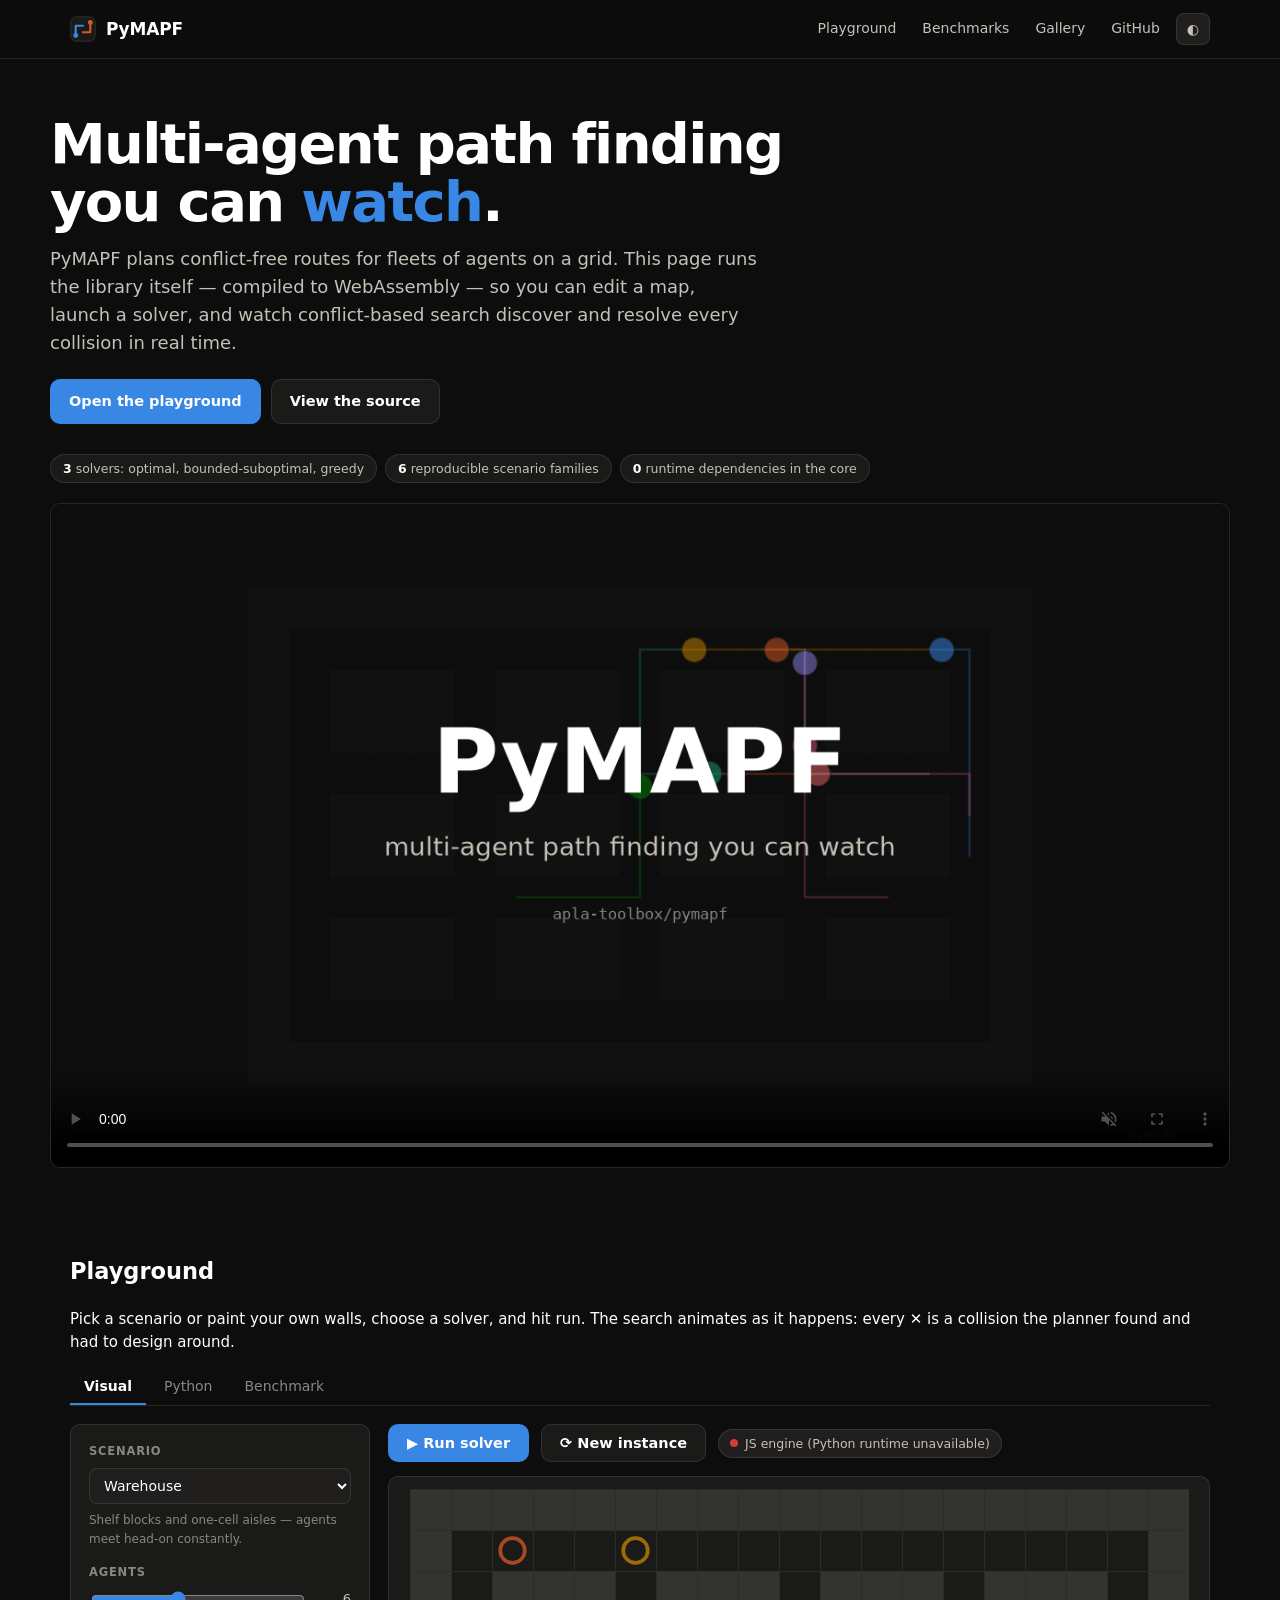
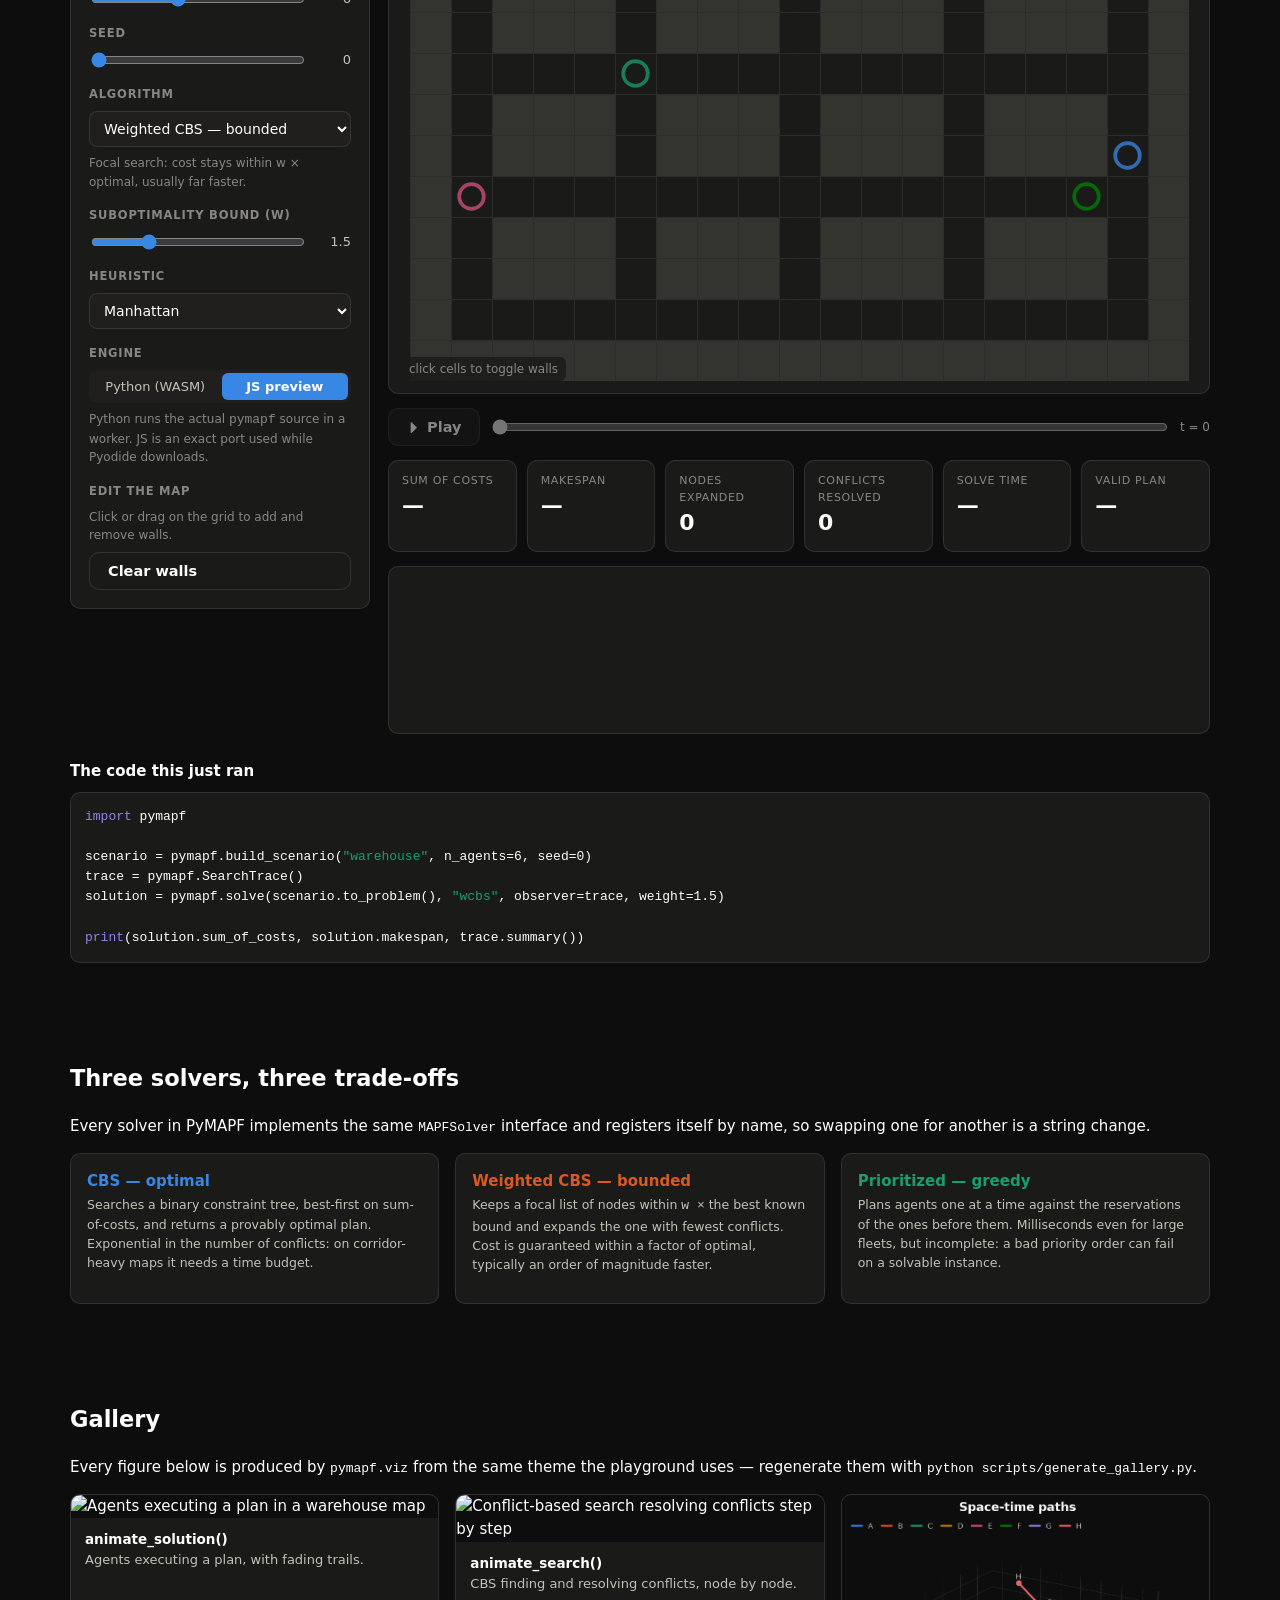
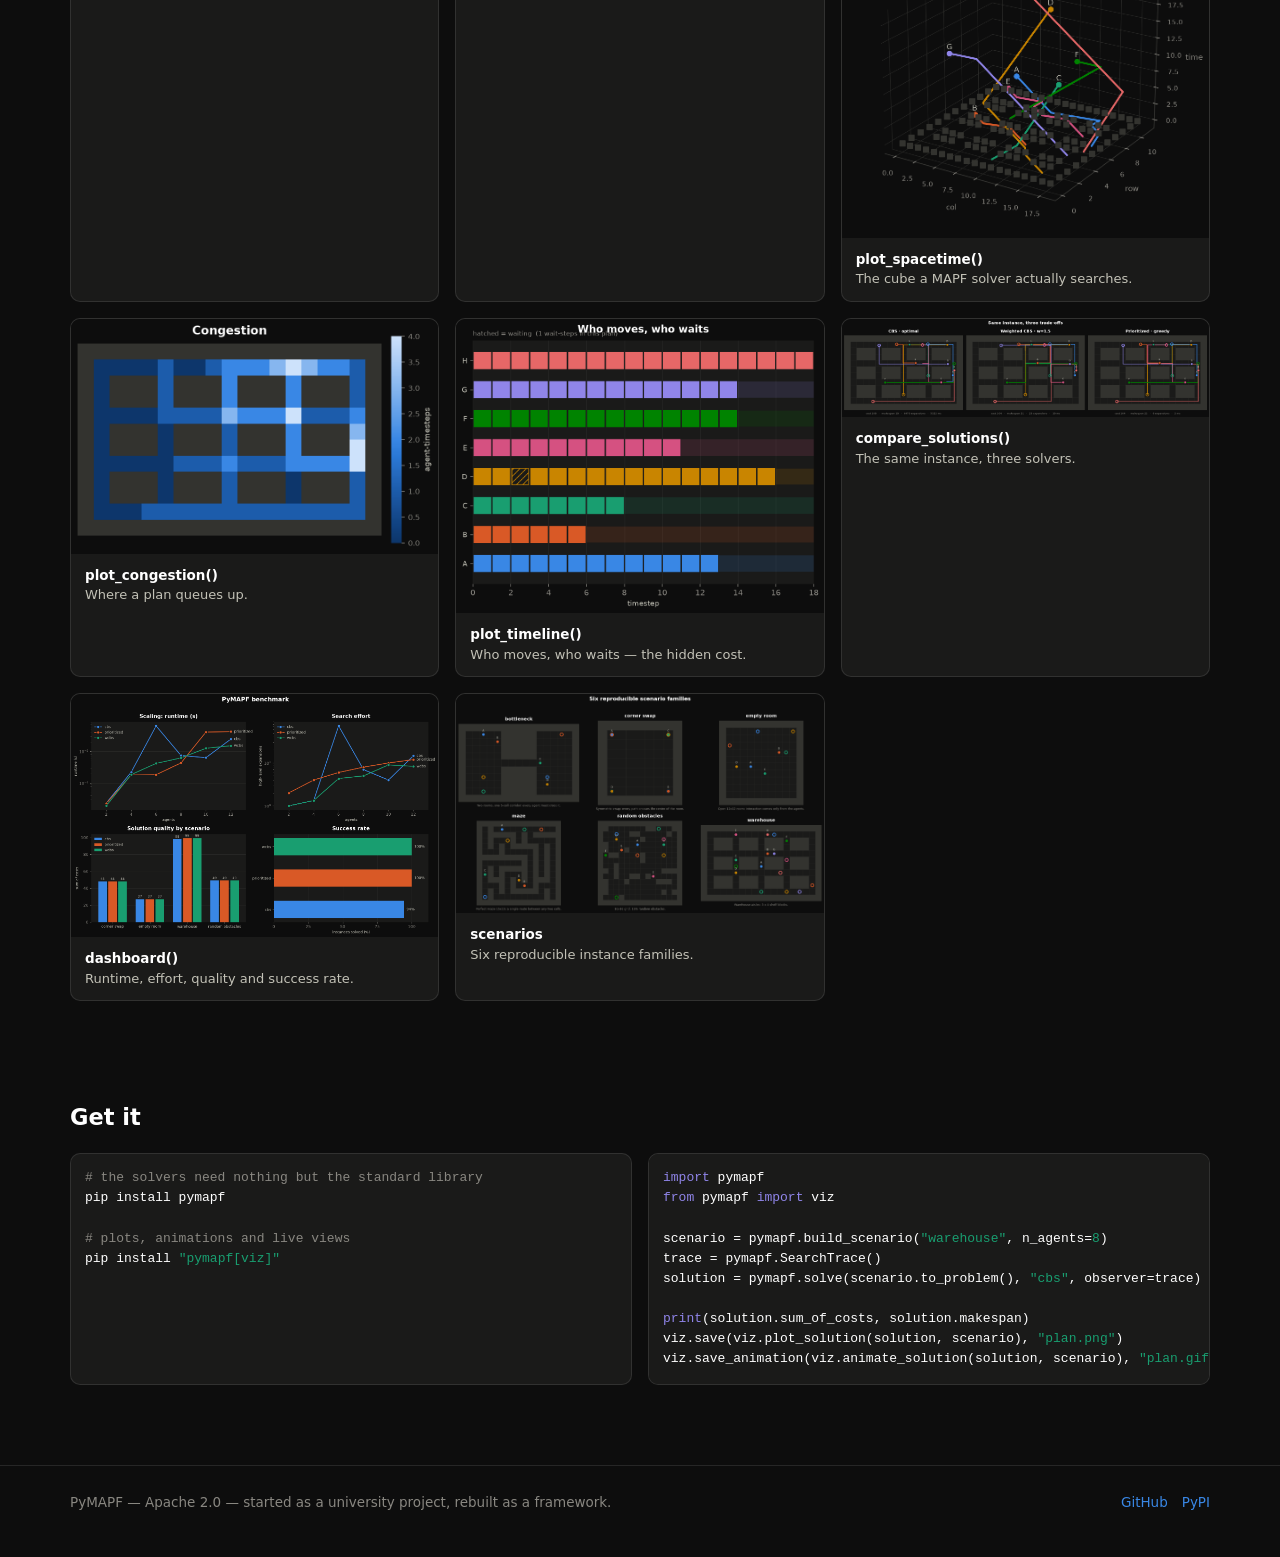
==== docs/index.html @ b2f545bd "Add weighted CBS, observable search, scenarios, benchmarks, visualisation and a browser playground T" ====
<!doctype html>
<html lang="en" data-theme="dark">
<head>
<meta charset="utf-8">
<meta name="viewport" content="width=device-width, initial-scale=1">
<title>PyMAPF — multi-agent path finding you can watch</title>
<meta name="description" content="An interactive playground for PyMAPF: run conflict-based search, weighted CBS and prioritized planning in your browser, watch the search live, and benchmark them against each other.">
<meta property="og:title" content="PyMAPF — multi-agent path finding you can watch">
<meta property="og:description" content="Run the real Python solvers in your browser. Watch CBS find and resolve conflicts, live.">
<meta property="og:type" content="website">
<link rel="icon" href="assets/favicon.svg">
<link rel="stylesheet" href="styles.css">
</head>
<body>

<header class="top">
  <div class="wrap top-inner">
    <span class="logo">
      <svg class="logo-mark" viewBox="0 0 32 32" fill="none" aria-hidden="true">
        <rect x="1" y="1" width="30" height="30" rx="7" fill="#1a1a19" stroke="#383835"/>
        <path d="M7 24 L7 12 L16 12" stroke="#3987e5" stroke-width="2.6" stroke-linecap="round" stroke-linejoin="round"/>
        <path d="M25 8 L25 20 L16 20" stroke="#d95926" stroke-width="2.6" stroke-linecap="round" stroke-linejoin="round"/>
        <circle cx="7" cy="24" r="3" fill="#3987e5"/>
        <circle cx="25" cy="8" r="3" fill="#d95926"/>
      </svg>
      PyMAPF
    </span>
    <nav>
      <a href="#playground">Playground</a>
      <a href="#benchmarks">Benchmarks</a>
      <a href="#gallery">Gallery</a>
      <a href="https://github.com/apla-toolbox/pymapf">GitHub</a>
      <button class="icon-button" id="theme-toggle" type="button" aria-label="Toggle colour theme">◐</button>
    </nav>
  </div>
</header>

<main>

<!-- ------------------------------------------------------------- hero -->
<div class="wrap hero">
  <h1>Multi-agent path finding<br>you can <em>watch</em>.</h1>
  <p class="lede">
    PyMAPF plans conflict-free routes for fleets of agents on a grid. This page runs
    the library itself — compiled to WebAssembly — so you can edit a map, launch a
    solver, and watch conflict-based search discover and resolve every collision in
    real time.
  </p>
  <div class="hero-actions">
    <a class="button primary" href="#playground">Open the playground</a>
    <a class="button ghost" href="https://github.com/apla-toolbox/pymapf">View the source</a>
  </div>
  <div class="pill-row">
    <span class="pill"><strong>3</strong> solvers: optimal, bounded-suboptimal, greedy</span>
    <span class="pill"><strong>6</strong> reproducible scenario families</span>
    <span class="pill"><strong>0</strong> runtime dependencies in the core</span>
  </div>
  <video class="promo" id="promo" controls muted playsinline preload="metadata"
         poster="assets/promo-poster.png">
    <source src="assets/pymapf-promo.mp4" type="video/mp4">
    Your browser cannot play the promo video; the gallery below shows the same figures.
  </video>
</div>

<!-- ------------------------------------------------------- playground -->
<section id="playground">
  <div class="wrap">
    <h2>Playground</h2>
    <p class="sub">
      Pick a scenario or paint your own walls, choose a solver, and hit run. The
      search animates as it happens: every ✕ is a collision the planner found and
      had to design around.
    </p>

    <div class="tabs" role="tablist">
      <button role="tab" id="tab-visual" aria-controls="panel-visual" aria-selected="true">Visual</button>
      <button role="tab" id="tab-code" aria-controls="panel-code" aria-selected="false">Python</button>
      <button role="tab" id="tab-bench" aria-controls="panel-bench" aria-selected="false">Benchmark</button>
    </div>

    <!-- ------------------------------------------------ visual panel -->
    <div class="tab-panel" id="panel-visual" role="tabpanel" aria-labelledby="tab-visual">
      <div class="playground">
        <div class="controls card">
          <div class="control-group">
            <label for="scenario">Scenario</label>
            <select id="scenario"></select>
            <span class="hint" id="scenario-blurb"></span>
          </div>

          <div class="control-group">
            <label for="agents">Agents</label>
            <div class="range-row">
              <input type="range" id="agents" min="2" max="12" value="6">
              <output id="agents-out">6</output>
            </div>
          </div>

          <div class="control-group">
            <label for="seed">Seed</label>
            <div class="range-row">
              <input type="range" id="seed" min="0" max="40" value="0">
              <output id="seed-out">0</output>
            </div>
          </div>

          <div class="control-group">
            <label for="algorithm">Algorithm</label>
            <select id="algorithm">
              <option value="cbs">CBS — optimal</option>
              <option value="wcbs" selected>Weighted CBS — bounded</option>
              <option value="prioritized">Prioritized — greedy</option>
            </select>
            <span class="hint" id="algorithm-blurb"></span>
          </div>

          <div class="control-group" id="weight-group">
            <label for="weight">Suboptimality bound (w)</label>
            <div class="range-row">
              <input type="range" id="weight" min="1" max="3" step="0.1" value="1.5">
              <output id="weight-out">1.5</output>
            </div>
          </div>

          <div class="control-group">
            <label for="heuristic">Heuristic</label>
            <select id="heuristic">
              <option value="manhattan">Manhattan</option>
              <option value="euclidean">Euclidean</option>
              <option value="chebyshev">Chebyshev</option>
              <option value="octile">Octile</option>
            </select>
          </div>

          <div class="control-group">
            <label for="engine">Engine</label>
            <div class="segmented" id="engine" role="group">
              <button type="button" data-engine="python" aria-pressed="true">Python (WASM)</button>
              <button type="button" data-engine="js" aria-pressed="false">JS preview</button>
            </div>
            <span class="hint">
              Python runs the actual <code>pymapf</code> source in a worker. JS is an
              exact port used while Pyodide downloads.
            </span>
          </div>

          <div class="control-group">
            <label>Edit the map</label>
            <span class="hint">Click or drag on the grid to add and remove walls.</span>
            <button class="button ghost" id="clear-walls" type="button">Clear walls</button>
          </div>
        </div>

        <div class="stage">
          <div class="stage-head">
            <button class="button primary" id="run" type="button">▶ Run solver</button>
            <button class="button ghost" id="regenerate" type="button">⟳ New instance</button>
            <span class="engine-badge"><span class="dot loading" id="engine-dot"></span><span id="engine-label">loading Python runtime…</span></span>
          </div>

          <div class="canvas-wrap">
            <canvas id="board" width="760" height="560" aria-label="Map with agent paths"></canvas>
            <span class="overlay-note" id="canvas-note">click cells to toggle walls</span>
          </div>

          <div class="transport">
            <button class="button ghost" id="play" type="button" disabled>⏵ Play</button>
            <input type="range" id="timeline" min="0" max="0" value="0" disabled aria-label="Timestep">
            <span class="hint" id="clock">t = 0</span>
          </div>

          <div class="metrics">
            <div class="metric"><div class="label">Sum of costs</div><div class="value" id="m-cost">—</div></div>
            <div class="metric"><div class="label">Makespan</div><div class="value" id="m-makespan">—</div></div>
            <div class="metric"><div class="label">Nodes expanded</div><div class="value" id="m-expansions">—</div></div>
            <div class="metric"><div class="label">Conflicts resolved</div><div class="value" id="m-conflicts">—</div></div>
            <div class="metric"><div class="label">Solve time</div><div class="value" id="m-runtime">—</div></div>
            <div class="metric"><div class="label">Valid plan</div><div class="value" id="m-valid">—</div></div>
          </div>

          <div class="log" id="log" aria-live="polite"></div>
        </div>
      </div>

      <h3 style="margin:26px 0 8px;font-size:15px;">The code this just ran</h3>
      <pre class="snippet" id="equivalent-code"></pre>
    </div>

    <!-- -------------------------------------------------- code panel -->
    <div class="tab-panel" id="panel-code" role="tabpanel" aria-labelledby="tab-code" hidden>
      <p class="sub">
        This is a real Python interpreter with PyMAPF importable. Edit anything and
        run it — <code>print()</code> goes to the output pane, and if your script
        leaves a <code>solution</code> behind, it is drawn on the Visual tab.
      </p>
      <div class="code-layout">
        <div>
          <textarea class="editor" id="editor" spellcheck="false"></textarea>
          <div style="display:flex;gap:10px;margin-top:10px;flex-wrap:wrap;">
            <button class="button primary" id="run-code" type="button">▶ Run Python</button>
            <select id="examples" style="width:auto;flex:1;min-width:180px;"></select>
          </div>
        </div>
        <pre class="output" id="code-output">Waiting for the Python runtime…</pre>
      </div>
    </div>

    <!-- --------------------------------------------- benchmark panel -->
    <div class="tab-panel" id="panel-bench" role="tabpanel" aria-labelledby="tab-bench" hidden>
      <p class="sub">
        Runs every solver over a sweep of instances, right here, and charts what
        each one trades away. Nothing is pre-computed.
      </p>
      <div style="display:flex;gap:10px;align-items:center;flex-wrap:wrap;margin-bottom:18px;">
        <button class="button primary" id="run-bench" type="button">▶ Run benchmark</button>
        <select id="bench-scenario" style="width:auto;"></select>
        <span class="hint" id="bench-status">agent counts 2 → 12, three seeds each</span>
      </div>
      <div class="bench-grid">
        <div class="chart-card">
          <h3>Runtime vs. agents</h3>
          <p>Log scale — optimal search grows exponentially with conflicts.</p>
          <svg id="chart-runtime" viewBox="0 0 420 260" role="img" aria-label="Runtime versus agent count"></svg>
        </div>
        <div class="chart-card">
          <h3>Solution cost vs. agents</h3>
          <p>What the faster solvers give up, measured against optimal.</p>
          <svg id="chart-cost" viewBox="0 0 420 260" role="img" aria-label="Solution cost versus agent count"></svg>
        </div>
        <div class="chart-card">
          <h3>Instances solved</h3>
          <p>Completeness within the time budget.</p>
          <svg id="chart-success" viewBox="0 0 420 200" role="img" aria-label="Share of instances solved"></svg>
        </div>
        <div class="chart-card">
          <h3>Results</h3>
          <p>Every run in the sweep.</p>
          <div class="table-scroll"><table class="results" id="bench-table"></table></div>
        </div>
      </div>
    </div>
  </div>
</section>

<!-- --------------------------------------------------------- benchmarks -->
<section id="benchmarks">
  <div class="wrap">
    <h2>Three solvers, three trade-offs</h2>
    <p class="sub">
      Every solver in PyMAPF implements the same <code>MAPFSolver</code> interface and
      registers itself by name, so swapping one for another is a string change.
    </p>
    <div class="bench-grid">
      <div class="chart-card">
        <h3 style="color:var(--s1)">CBS — optimal</h3>
        <p style="color:var(--ink-2)">
          Searches a binary constraint tree, best-first on sum-of-costs, and returns a
          provably optimal plan. Exponential in the number of conflicts: on corridor-heavy
          maps it needs a time budget.
        </p>
      </div>
      <div class="chart-card">
        <h3 style="color:var(--s2)">Weighted CBS — bounded</h3>
        <p style="color:var(--ink-2)">
          Keeps a focal list of nodes within <code>w ×</code> the best known bound and
          expands the one with fewest conflicts. Cost is guaranteed within a factor of
          optimal, typically an order of magnitude faster.
        </p>
      </div>
      <div class="chart-card">
        <h3 style="color:var(--s3)">Prioritized — greedy</h3>
        <p style="color:var(--ink-2)">
          Plans agents one at a time against the reservations of the ones before them.
          Milliseconds even for large fleets, but incomplete: a bad priority order can
          fail on a solvable instance.
        </p>
      </div>
    </div>
  </div>
</section>

<!-- ------------------------------------------------------------ gallery -->
<section id="gallery">
  <div class="wrap">
    <h2>Gallery</h2>
    <p class="sub">
      Every figure below is produced by <code>pymapf.viz</code> from the same theme the
      playground uses — regenerate them with <code>python scripts/generate_gallery.py</code>.
    </p>
    <div class="gallery">
      <figure>
        <img src="assets/animated-plan.gif" alt="Agents executing a plan in a warehouse map" loading="lazy">
        <figcaption><strong>animate_solution()</strong>Agents executing a plan, with fading trails.</figcaption>
      </figure>
      <figure>
        <img src="assets/animated-search.gif" alt="Conflict-based search resolving conflicts step by step" loading="lazy">
        <figcaption><strong>animate_search()</strong>CBS finding and resolving conflicts, node by node.</figcaption>
      </figure>
      <figure>
        <img src="assets/spacetime.png" alt="3D space-time plot of agent paths" loading="lazy">
        <figcaption><strong>plot_spacetime()</strong>The cube a MAPF solver actually searches.</figcaption>
      </figure>
      <figure>
        <img src="assets/congestion.png" alt="Heatmap of cell occupancy" loading="lazy">
        <figcaption><strong>plot_congestion()</strong>Where a plan queues up.</figcaption>
      </figure>
      <figure>
        <img src="assets/timeline.png" alt="Timeline of moving and waiting per agent" loading="lazy">
        <figcaption><strong>plot_timeline()</strong>Who moves, who waits — the hidden cost.</figcaption>
      </figure>
      <figure>
        <img src="assets/comparison.png" alt="Side-by-side comparison of solvers" loading="lazy">
        <figcaption><strong>compare_solutions()</strong>The same instance, three solvers.</figcaption>
      </figure>
      <figure>
        <img src="assets/dashboard.png" alt="Benchmark dashboard with four panels" loading="lazy">
        <figcaption><strong>dashboard()</strong>Runtime, effort, quality and success rate.</figcaption>
      </figure>
      <figure>
        <img src="assets/scenarios.png" alt="The six built-in scenario families" loading="lazy">
        <figcaption><strong>scenarios</strong>Six reproducible instance families.</figcaption>
      </figure>
    </div>
  </div>
</section>

<!-- ------------------------------------------------------------ install -->
<section id="install">
  <div class="wrap">
    <h2>Get it</h2>
    <div class="code-layout">
      <pre class="snippet"><span class="c"># the solvers need nothing but the standard library</span>
pip install pymapf

<span class="c"># plots, animations and live views</span>
pip install <span class="s">"pymapf[viz]"</span></pre>
      <pre class="snippet"><span class="kw">import</span> pymapf
<span class="kw">from</span> pymapf <span class="kw">import</span> viz

scenario = pymapf.build_scenario(<span class="s">"warehouse"</span>, n_agents=<span class="s">8</span>)
trace = pymapf.SearchTrace()
solution = pymapf.solve(scenario.to_problem(), <span class="s">"cbs"</span>, observer=trace)

<span class="kw">print</span>(solution.sum_of_costs, solution.makespan)
viz.save(viz.plot_solution(solution, scenario), <span class="s">"plan.png"</span>)
viz.save_animation(viz.animate_solution(solution, scenario), <span class="s">"plan.gif"</span>)</pre>
    </div>
  </div>
</section>

</main>

<footer>
  <div class="wrap">
    <span>PyMAPF — Apache 2.0 — started as a university project, rebuilt as a framework.</span>
    <nav>
      <a href="https://github.com/apla-toolbox/pymapf">GitHub</a>
      <a href="https://pypi.org/project/pymapf/">PyPI</a>
    </nav>
  </div>
</footer>

<script type="module" src="app.js"></script>
</body>
</html>
---- docs/styles.css ----
/*
 * PyMAPF playground styling.
 *
 * The palette is the same validated set the Python figures use
 * (pymapf/viz/theme.py), so a chart rendered by matplotlib and a canvas drawn
 * by the browser are the same colors. Light and dark are both authored; dark is
 * the default because the visualisations are dark-surface designs.
 */

:root {
  color-scheme: dark;

  --surface-1: #1a1a19;
  --surface-2: #201f1e;
  --plane: #0d0d0d;
  --ink: #ffffff;
  --ink-2: #c3c2b7;
  --muted: #898781;
  --grid: #2c2c2a;
  --axis: #383835;
  --obstacle: #33332f;
  --border: rgba(255, 255, 255, 0.1);

  --s1: #3987e5;
  --s2: #d95926;
  --s3: #199e70;
  --s4: #c98500;
  --s5: #d55181;
  --s6: #008300;
  --s7: #9085e9;
  --s8: #e66767;

  --good: #0ca30c;
  --warning: #fab219;
  --critical: #d03b3b;

  --radius: 10px;
  --sans: system-ui, -apple-system, "Segoe UI", Roboto, sans-serif;
  --mono: ui-monospace, SFMono-Regular, "SF Mono", Menlo, Consolas, monospace;
}

:root[data-theme="light"] {
  color-scheme: light;
  --surface-1: #fcfcfb;
  --surface-2: #f2f1ee;
  --plane: #f9f9f7;
  --ink: #0b0b0b;
  --ink-2: #52514e;
  --muted: #898781;
  --grid: #e1e0d9;
  --axis: #c3c2b7;
  --obstacle: #d8d7d0;
  --border: rgba(11, 11, 11, 0.1);

  --s1: #2a78d6;
  --s2: #eb6834;
  --s3: #1baf7a;
  --s4: #eda100;
  --s5: #e87ba4;
  --s6: #008300;
  --s7: #4a3aa7;
  --s8: #e34948;
}

* { box-sizing: border-box; }

body {
  margin: 0;
  background: var(--plane);
  color: var(--ink);
  font-family: var(--sans);
  font-size: 15px;
  line-height: 1.55;
  -webkit-font-smoothing: antialiased;
}

a { color: var(--s1); text-decoration: none; }
a:hover { text-decoration: underline; }
code, pre { font-family: var(--mono); font-size: 13px; }

.wrap { max-width: 1180px; margin: 0 auto; padding: 0 20px; }

/* ------------------------------------------------------------- header --- */

header.top {
  position: sticky;
  top: 0;
  z-index: 20;
  backdrop-filter: blur(12px);
  background: color-mix(in srgb, var(--plane) 86%, transparent);
  border-bottom: 1px solid var(--border);
}

.top-inner {
  display: flex;
  align-items: center;
  gap: 16px;
  height: 58px;
}

.logo {
  display: flex;
  align-items: center;
  gap: 10px;
  font-weight: 700;
  letter-spacing: -0.01em;
  font-size: 17px;
}

.logo-mark { width: 26px; height: 26px; }

.top nav { margin-left: auto; display: flex; gap: 6px; align-items: center; }

.top nav a {
  color: var(--ink-2);
  padding: 6px 10px;
  border-radius: 8px;
  font-size: 14px;
}
.top nav a:hover { background: var(--surface-2); text-decoration: none; color: var(--ink); }

.icon-button {
  background: var(--surface-2);
  border: 1px solid var(--border);
  color: var(--ink-2);
  border-radius: 8px;
  height: 32px;
  padding: 0 10px;
  cursor: pointer;
  font-size: 14px;
  font-family: inherit;
}
.icon-button:hover { color: var(--ink); border-color: var(--muted); }

/* --------------------------------------------------------------- hero --- */

.hero { padding: 56px 0 28px; }

.hero h1 {
  font-size: clamp(34px, 5.4vw, 56px);
  line-height: 1.04;
  letter-spacing: -0.03em;
  margin: 0 0 14px;
  font-weight: 800;
}
.hero h1 em { font-style: normal; color: var(--s1); }

.hero p.lede {
  font-size: 18px;
  color: var(--ink-2);
  max-width: 62ch;
  margin: 0 0 22px;
}

.hero-actions { display: flex; flex-wrap: wrap; gap: 10px; margin-bottom: 30px; }

.pill-row { display: flex; flex-wrap: wrap; gap: 8px; margin-bottom: 20px; }
.pill {
  border: 1px solid var(--border);
  background: var(--surface-1);
  color: var(--ink-2);
  border-radius: 999px;
  padding: 4px 12px;
  font-size: 12.5px;
}
.pill strong { color: var(--ink); font-weight: 600; }

.button {
  display: inline-flex;
  align-items: center;
  gap: 8px;
  border-radius: 10px;
  padding: 10px 18px;
  font-weight: 600;
  font-size: 14.5px;
  border: 1px solid transparent;
  cursor: pointer;
  font-family: inherit;
}
.button.primary { background: var(--s1); color: #fff; }
.button.primary:hover { filter: brightness(1.08); text-decoration: none; }
.button.ghost { background: var(--surface-1); border-color: var(--border); color: var(--ink); }
.button.ghost:hover { border-color: var(--muted); text-decoration: none; }
.button:disabled { opacity: 0.5; cursor: not-allowed; }

/* -------------------------------------------------------------- cards --- */

.card {
  background: var(--surface-1);
  border: 1px solid var(--border);
  border-radius: var(--radius);
  padding: 18px;
}

section { padding: 40px 0; }
section > h2 {
  font-size: 26px;
  letter-spacing: -0.02em;
  margin: 0 0 6px;
}
section > p.sub { color: var(--ink-2); margin: 0 0 22px; max-width: 68ch; }

/* --------------------------------------------------------- playground --- */

.playground { display: grid; grid-template-columns: 300px 1fr; gap: 18px; align-items: start; }

.controls { display: flex; flex-direction: column; gap: 16px; }

.control-group { display: flex; flex-direction: column; gap: 7px; }
.control-group > label {
  font-size: 11.5px;
  text-transform: uppercase;
  letter-spacing: 0.07em;
  color: var(--muted);
  font-weight: 600;
}

select, input[type="text"], textarea {
  width: 100%;
  background: var(--surface-2);
  border: 1px solid var(--border);
  color: var(--ink);
  border-radius: 8px;
  padding: 8px 10px;
  font-family: inherit;
  font-size: 14px;
}
select:focus, input:focus, textarea:focus { outline: 2px solid var(--s1); outline-offset: -1px; }

input[type="range"] { width: 100%; accent-color: var(--s1); }

.range-row { display: flex; align-items: center; gap: 10px; }
.range-row output {
  min-width: 34px;
  text-align: right;
  font-variant-numeric: tabular-nums;
  color: var(--ink-2);
  font-size: 13px;
}

.segmented { display: flex; background: var(--surface-2); border-radius: 8px; padding: 3px; gap: 3px; }
.segmented button {
  flex: 1;
  background: none;
  border: none;
  color: var(--ink-2);
  border-radius: 6px;
  padding: 6px 4px;
  font-size: 13px;
  cursor: pointer;
  font-family: inherit;
}
.segmented button[aria-pressed="true"] { background: var(--s1); color: #fff; font-weight: 600; }

.hint { font-size: 12px; color: var(--muted); }

/* ------------------------------------------------------------- stage --- */

.stage { display: flex; flex-direction: column; gap: 14px; min-width: 0; }

.stage-head {
  display: flex;
  align-items: center;
  gap: 12px;
  flex-wrap: wrap;
}

.engine-badge {
  display: inline-flex;
  align-items: center;
  gap: 7px;
  font-size: 12.5px;
  color: var(--ink-2);
  background: var(--surface-2);
  border: 1px solid var(--border);
  border-radius: 999px;
  padding: 4px 11px;
}
.dot { width: 8px; height: 8px; border-radius: 50%; background: var(--muted); }
.dot.live { background: var(--good); }
.dot.loading { background: var(--warning); animation: pulse 1.1s ease-in-out infinite; }
.dot.error { background: var(--critical); }
@keyframes pulse { 0%, 100% { opacity: 1; } 50% { opacity: 0.35; } }

.canvas-wrap {
  position: relative;
  background: var(--surface-1);
  border: 1px solid var(--border);
  border-radius: var(--radius);
  padding: 12px;
  display: flex;
  justify-content: center;
}
canvas { max-width: 100%; height: auto; touch-action: none; cursor: crosshair; }

.overlay-note {
  position: absolute;
  left: 12px;
  bottom: 12px;
  font-size: 12px;
  color: var(--muted);
  background: color-mix(in srgb, var(--surface-1) 85%, transparent);
  padding: 3px 8px;
  border-radius: 6px;
}

.transport { display: flex; align-items: center; gap: 10px; flex-wrap: wrap; }
.transport input[type="range"] { flex: 1; min-width: 120px; }

.metrics {
  display: grid;
  grid-template-columns: repeat(auto-fit, minmax(120px, 1fr));
  gap: 10px;
}
.metric {
  background: var(--surface-1);
  border: 1px solid var(--border);
  border-radius: var(--radius);
  padding: 11px 13px;
}
.metric .label {
  font-size: 11px;
  text-transform: uppercase;
  letter-spacing: 0.06em;
  color: var(--muted);
}
.metric .value {
  font-size: 22px;
  font-weight: 700;
  letter-spacing: -0.02em;
  font-variant-numeric: tabular-nums;
}
.metric .value.good { color: var(--good); }
.metric .value.bad { color: var(--critical); }

.log {
  background: var(--surface-1);
  border: 1px solid var(--border);
  border-radius: var(--radius);
  height: 168px;
  overflow-y: auto;
  padding: 10px 12px;
  font-family: var(--mono);
  font-size: 12px;
  line-height: 1.65;
  color: var(--ink-2);
}
.log .k { color: var(--muted); }
.log .conflict { color: var(--critical); }
.log .solved { color: var(--good); }
.log .branch { color: var(--s7); }

/* --------------------------------------------------------------- tabs --- */

.tabs { display: flex; gap: 4px; border-bottom: 1px solid var(--border); margin-bottom: 18px; }
.tabs button {
  background: none;
  border: none;
  border-bottom: 2px solid transparent;
  color: var(--muted);
  padding: 9px 14px;
  font-size: 14px;
  font-family: inherit;
  cursor: pointer;
}
.tabs button[aria-selected="true"] { color: var(--ink); border-bottom-color: var(--s1); font-weight: 600; }

.tab-panel[hidden] { display: none; }

/* --------------------------------------------------------------- code --- */

.code-layout { display: grid; grid-template-columns: 1fr 1fr; gap: 16px; }
@media (max-width: 900px) { .code-layout { grid-template-columns: 1fr; } }

textarea.editor {
  min-height: 340px;
  font-family: var(--mono);
  font-size: 13px;
  line-height: 1.6;
  resize: vertical;
  background: var(--surface-1);
  tab-size: 4;
}

pre.output {
  margin: 0;
  background: var(--surface-1);
  border: 1px solid var(--border);
  border-radius: var(--radius);
  padding: 14px;
  min-height: 340px;
  max-height: 520px;
  overflow: auto;
  white-space: pre-wrap;
  color: var(--ink-2);
}
pre.output .err { color: var(--critical); }

.snippet {
  background: var(--surface-1);
  border: 1px solid var(--border);
  border-radius: var(--radius);
  padding: 14px;
  overflow-x: auto;
  margin: 0;
}
.snippet .c { color: var(--muted); }
.snippet .kw { color: var(--s7); }
.snippet .s { color: var(--s3); }

/* ---------------------------------------------------------- benchmark --- */

.bench-grid { display: grid; grid-template-columns: repeat(auto-fit, minmax(320px, 1fr)); gap: 16px; }
.chart-card { background: var(--surface-1); border: 1px solid var(--border); border-radius: var(--radius); padding: 16px; }
.chart-card h3 { margin: 0 0 2px; font-size: 15px; }
.chart-card p { margin: 0 0 12px; font-size: 12.5px; color: var(--muted); }
.chart-card svg { width: 100%; height: auto; display: block; }

table.results { width: 100%; border-collapse: collapse; font-size: 13px; }
table.results th, table.results td {
  text-align: left;
  padding: 7px 10px;
  border-bottom: 1px solid var(--border);
  font-variant-numeric: tabular-nums;
}
table.results th { color: var(--muted); font-weight: 600; font-size: 11.5px; text-transform: uppercase; letter-spacing: 0.05em; }
table.results td.fail { color: var(--critical); }

.table-scroll { overflow-x: auto; }

/* ------------------------------------------------------------ gallery --- */

.gallery { display: grid; grid-template-columns: repeat(auto-fit, minmax(280px, 1fr)); gap: 16px; }
.gallery figure {
  margin: 0;
  background: var(--surface-1);
  border: 1px solid var(--border);
  border-radius: var(--radius);
  overflow: hidden;
}
.gallery img { width: 100%; display: block; background: var(--plane); }
.gallery figcaption { padding: 11px 14px; font-size: 13px; color: var(--ink-2); }
.gallery figcaption strong { display: block; color: var(--ink); font-size: 13.5px; }

video.promo {
  width: 100%;
  border-radius: var(--radius);
  border: 1px solid var(--border);
  background: var(--plane);
  display: block;
}

/* ------------------------------------------------------------- footer --- */

footer {
  border-top: 1px solid var(--border);
  margin-top: 40px;
  padding: 26px 0 46px;
  color: var(--muted);
  font-size: 13.5px;
}
footer .wrap { display: flex; gap: 16px; flex-wrap: wrap; align-items: center; }
footer nav { margin-left: auto; display: flex; gap: 14px; }

/* ------------------------------------------------------- responsive --- */

@media (max-width: 940px) {
  .playground { grid-template-columns: 1fr; }
  .controls { order: 2; }
}

@media (prefers-reduced-motion: reduce) {
  * { animation-duration: 0.001ms !important; transition-duration: 0.001ms !important; }
}
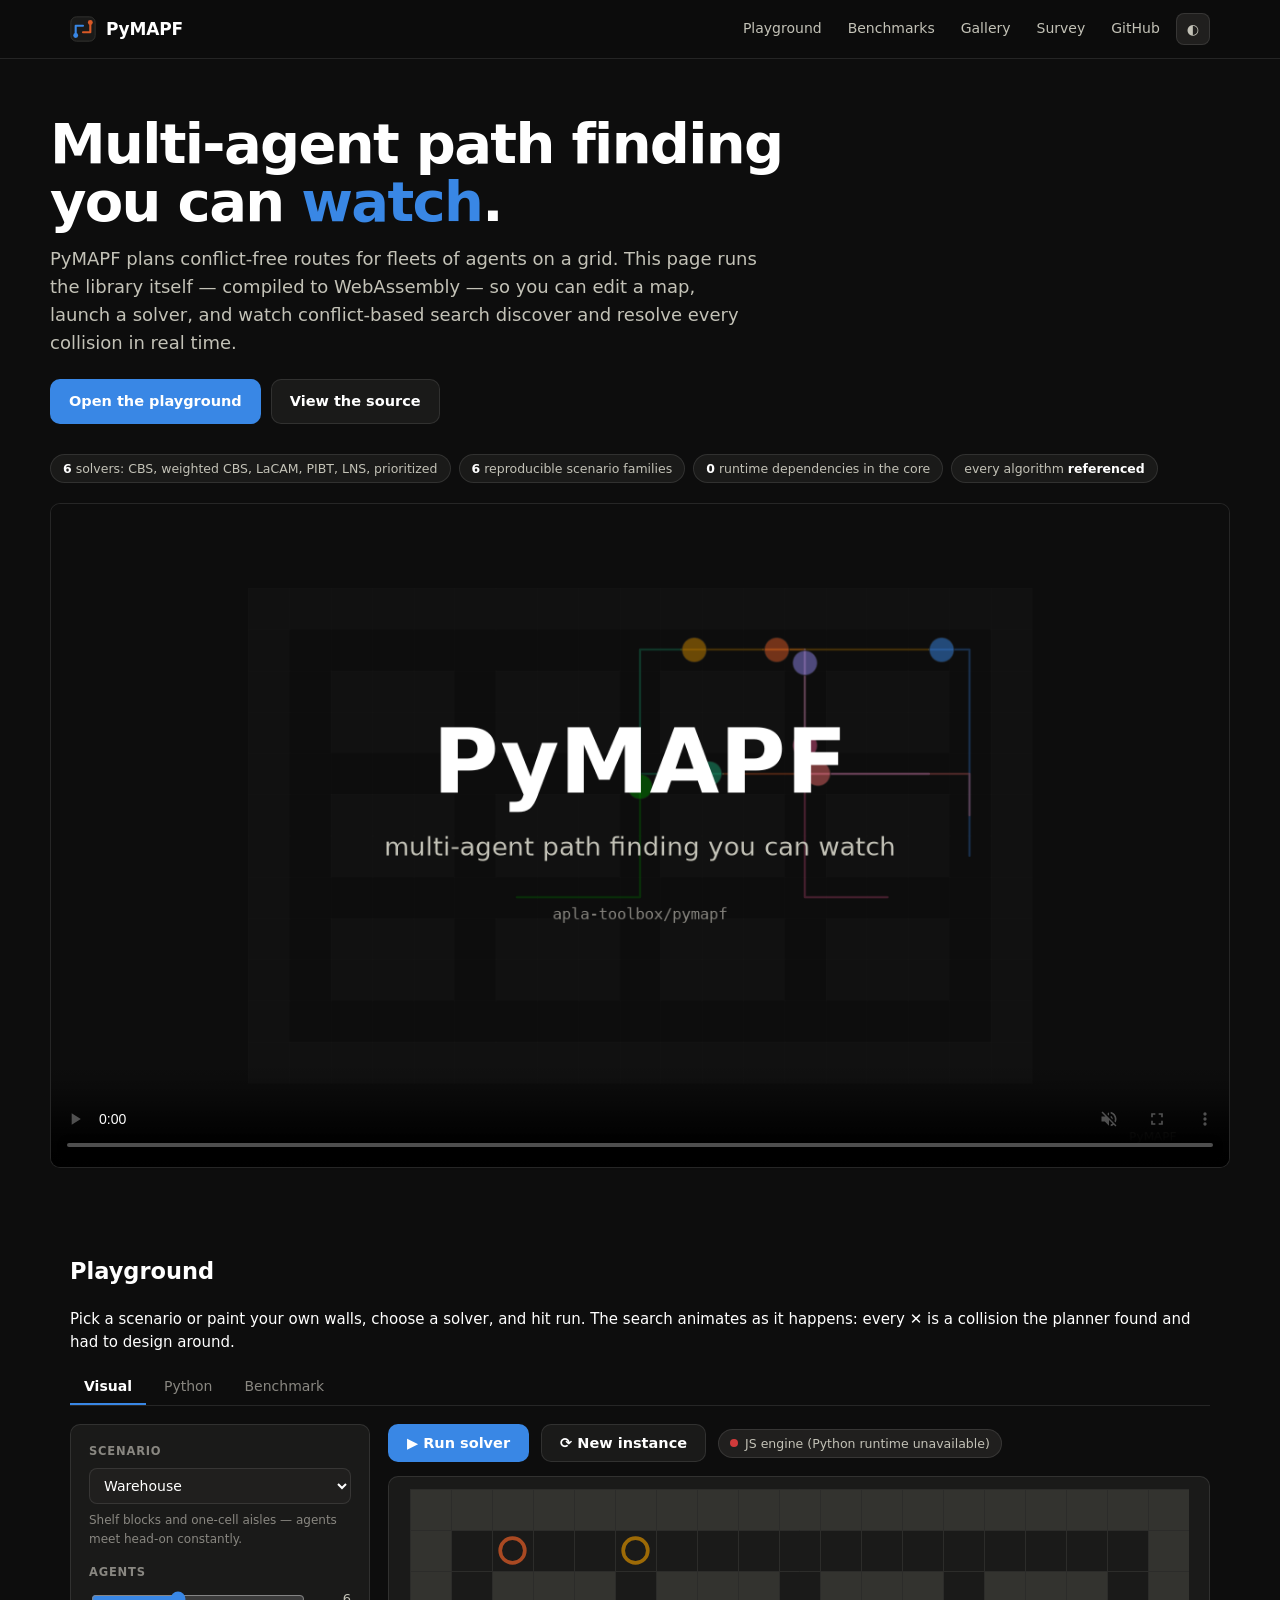
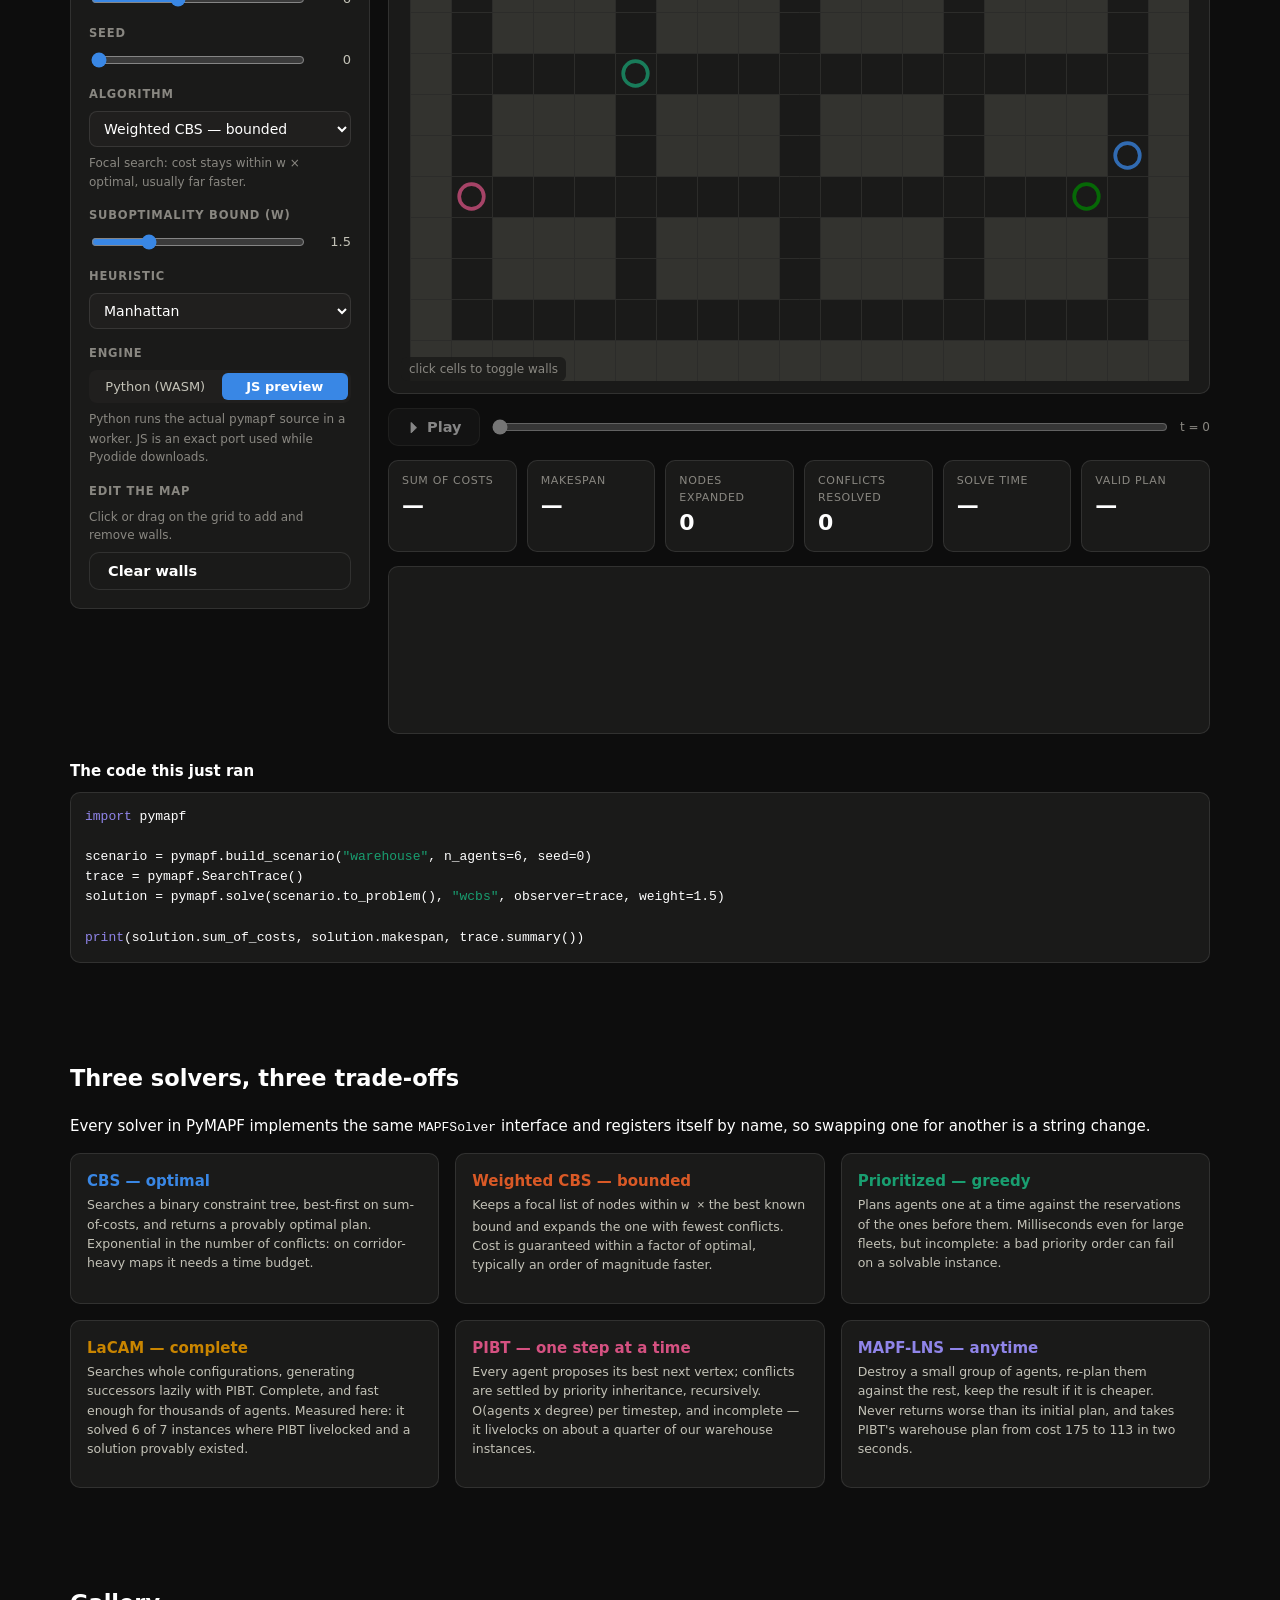
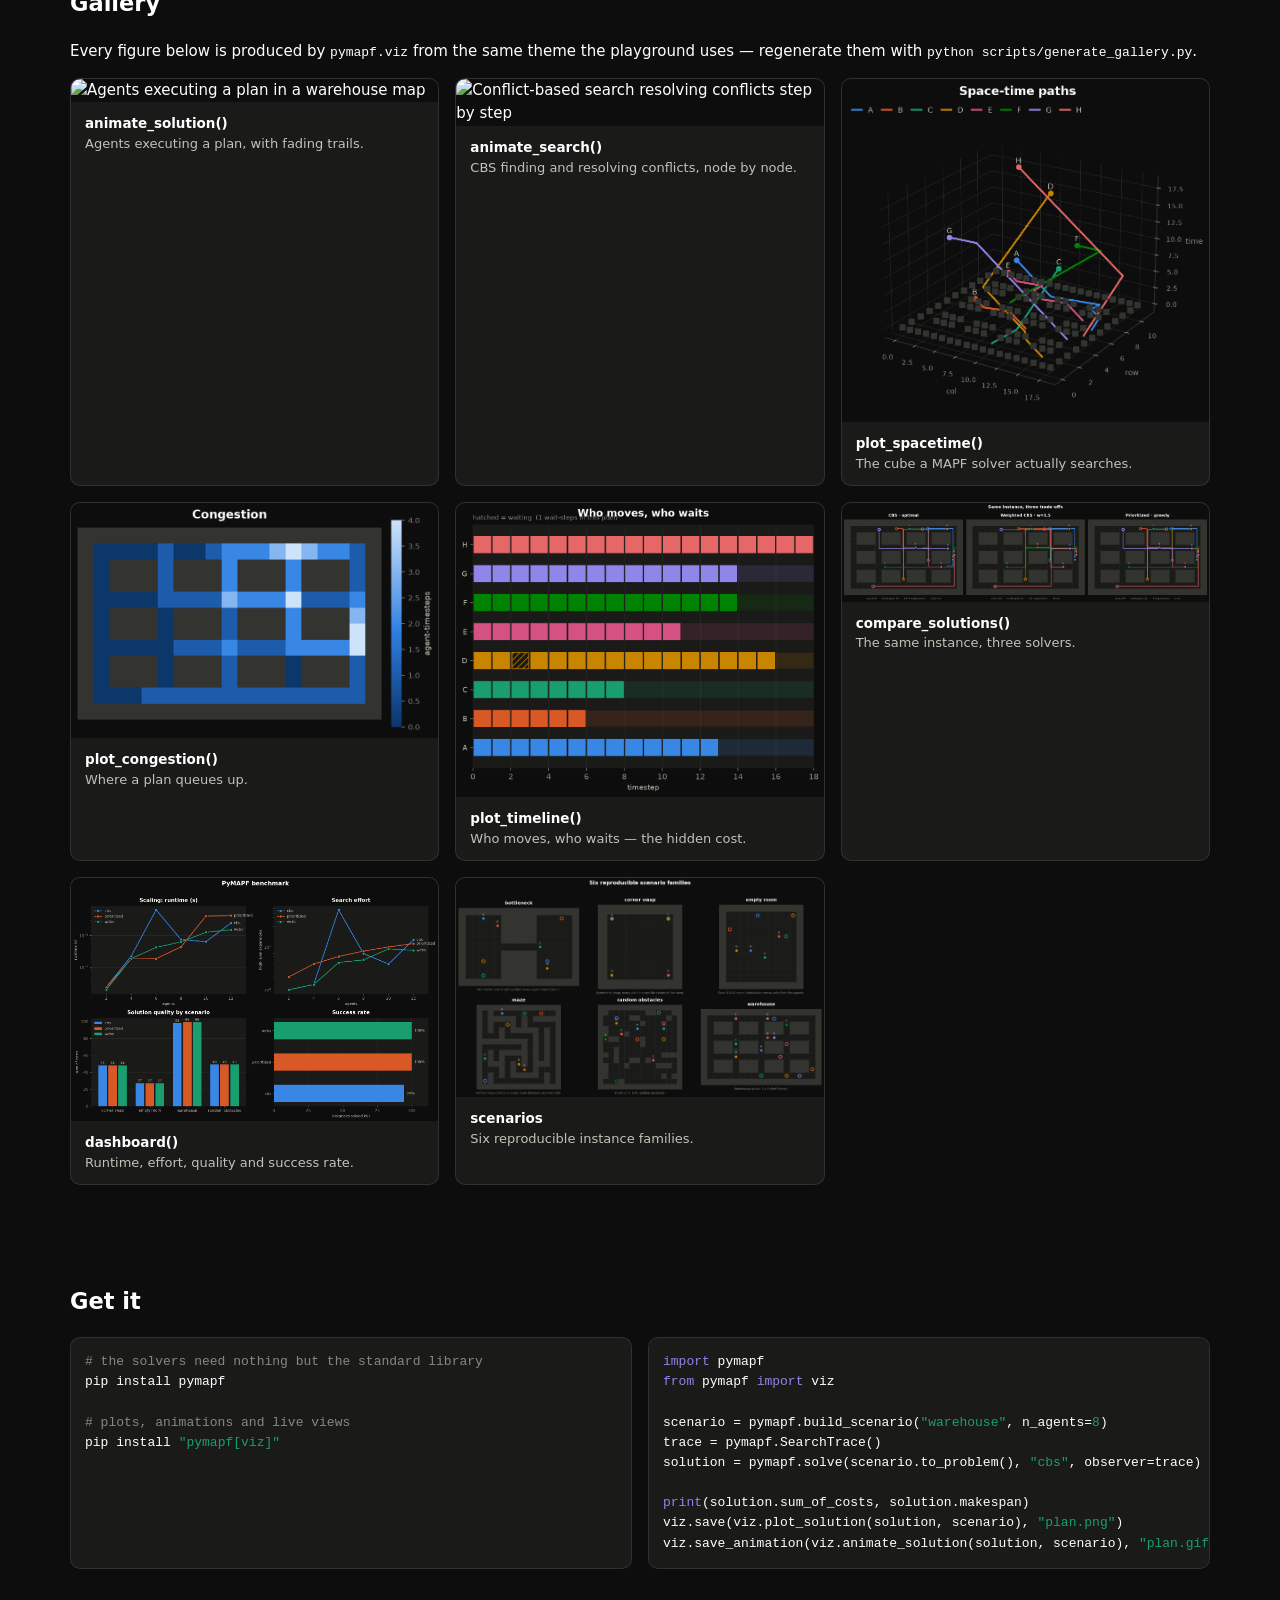
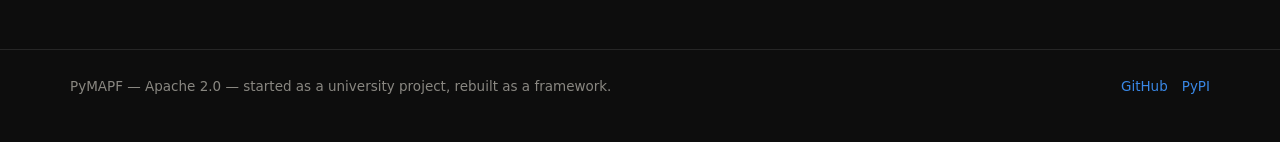
==== commit 52d8aa80: "Add PIBT, LaCAM, MAPF-LNS, SIPP, general graphs, swarm control, and a referenced survey The library " ====
--- a/docs/index.html
+++ b/docs/index.html
@@ -29,6 +29,7 @@
       <a href="#playground">Playground</a>
       <a href="#benchmarks">Benchmarks</a>
       <a href="#gallery">Gallery</a>
+      <a href="survey.md">Survey</a>
       <a href="https://github.com/apla-toolbox/pymapf">GitHub</a>
       <button class="icon-button" id="theme-toggle" type="button" aria-label="Toggle colour theme">◐</button>
     </nav>
@@ -51,9 +52,10 @@
     <a class="button ghost" href="https://github.com/apla-toolbox/pymapf">View the source</a>
   </div>
   <div class="pill-row">
-    <span class="pill"><strong>3</strong> solvers: optimal, bounded-suboptimal, greedy</span>
+    <span class="pill"><strong>6</strong> solvers: CBS, weighted CBS, LaCAM, PIBT, LNS, prioritized</span>
     <span class="pill"><strong>6</strong> reproducible scenario families</span>
     <span class="pill"><strong>0</strong> runtime dependencies in the core</span>
+    <span class="pill">every algorithm <strong>referenced</strong></span>
   </div>
   <video class="promo" id="promo" controls muted playsinline preload="metadata"
          poster="assets/promo-poster.png">
@@ -109,6 +111,9 @@
             <select id="algorithm">
               <option value="cbs">CBS — optimal</option>
               <option value="wcbs" selected>Weighted CBS — bounded</option>
+              <option value="lacam">LaCAM — complete, fast (Python only)</option>
+              <option value="pibt">PIBT — one step at a time (Python only)</option>
+              <option value="lns">MAPF-LNS — anytime (Python only)</option>
               <option value="prioritized">Prioritized — greedy</option>
             </select>
             <span class="hint" id="algorithm-blurb"></span>
@@ -275,6 +280,30 @@
           fail on a solvable instance.
         </p>
       </div>
+      <div class="chart-card">
+        <h3 style="color:var(--s4)">LaCAM — complete</h3>
+        <p style="color:var(--ink-2)">
+          Searches whole configurations, generating successors lazily with PIBT. Complete,
+          and fast enough for thousands of agents. Measured here: it solved 6 of 7
+          instances where PIBT livelocked and a solution provably existed.
+        </p>
+      </div>
+      <div class="chart-card">
+        <h3 style="color:var(--s5)">PIBT — one step at a time</h3>
+        <p style="color:var(--ink-2)">
+          Every agent proposes its best next vertex; conflicts are settled by priority
+          inheritance, recursively. O(agents x degree) per timestep, and incomplete —
+          it livelocks on about a quarter of our warehouse instances.
+        </p>
+      </div>
+      <div class="chart-card">
+        <h3 style="color:var(--s7)">MAPF-LNS — anytime</h3>
+        <p style="color:var(--ink-2)">
+          Destroy a small group of agents, re-plan them against the rest, keep the result
+          if it is cheaper. Never returns worse than its initial plan, and takes PIBT's
+          warehouse plan from cost 175 to 113 in two seconds.
+        </p>
+      </div>
     </div>
   </div>
 </section>
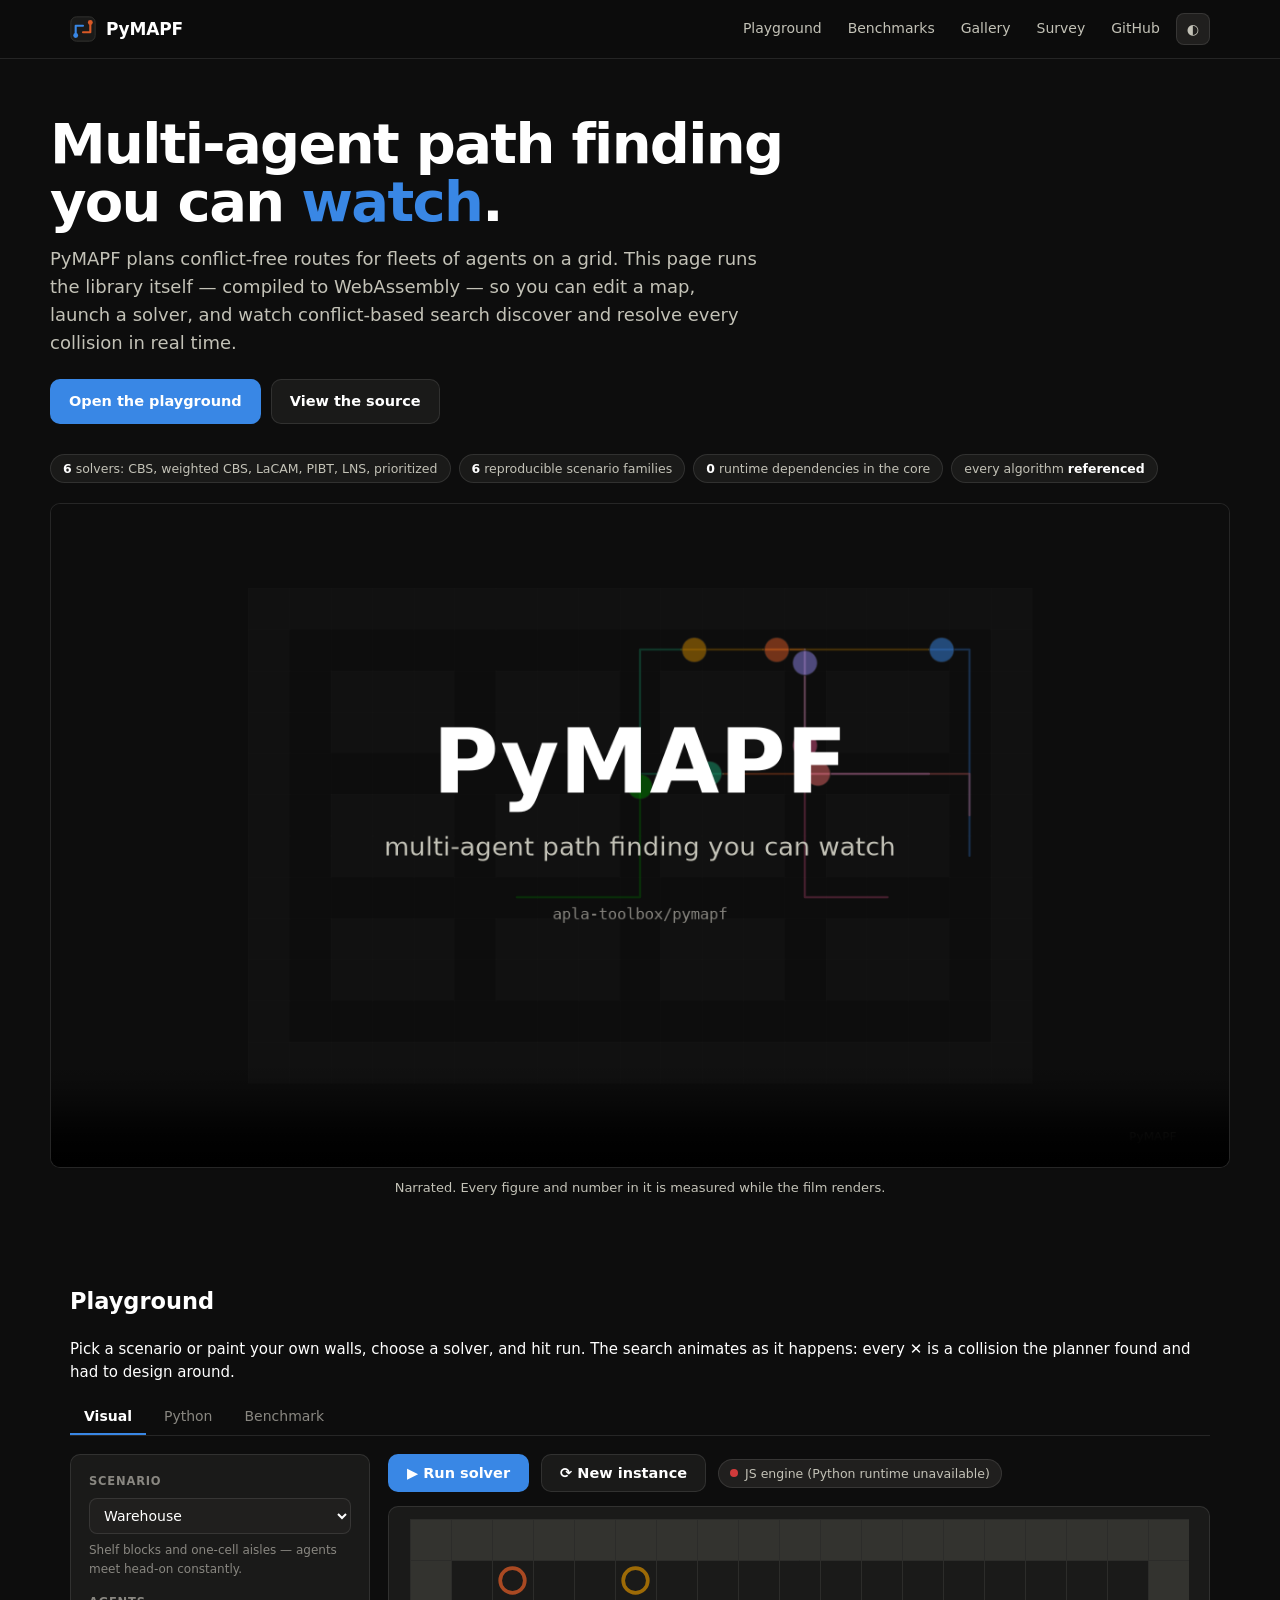
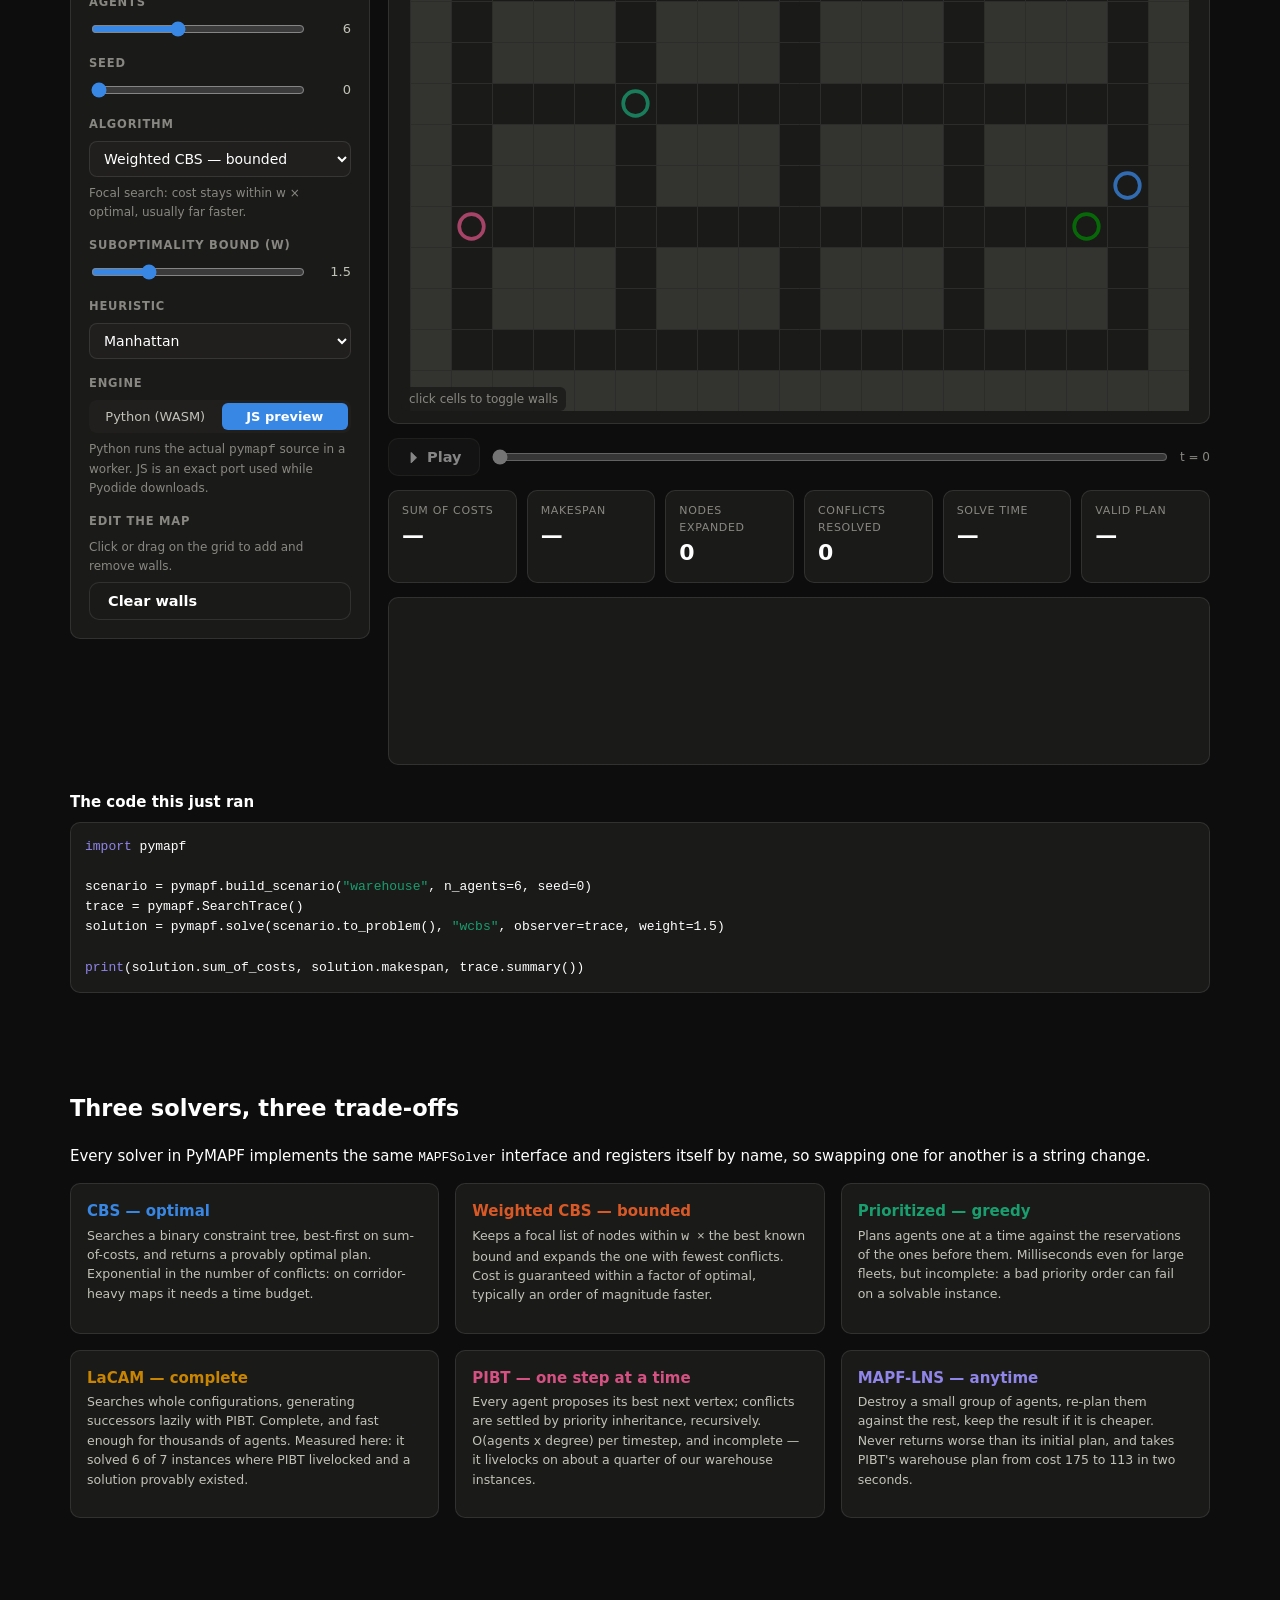
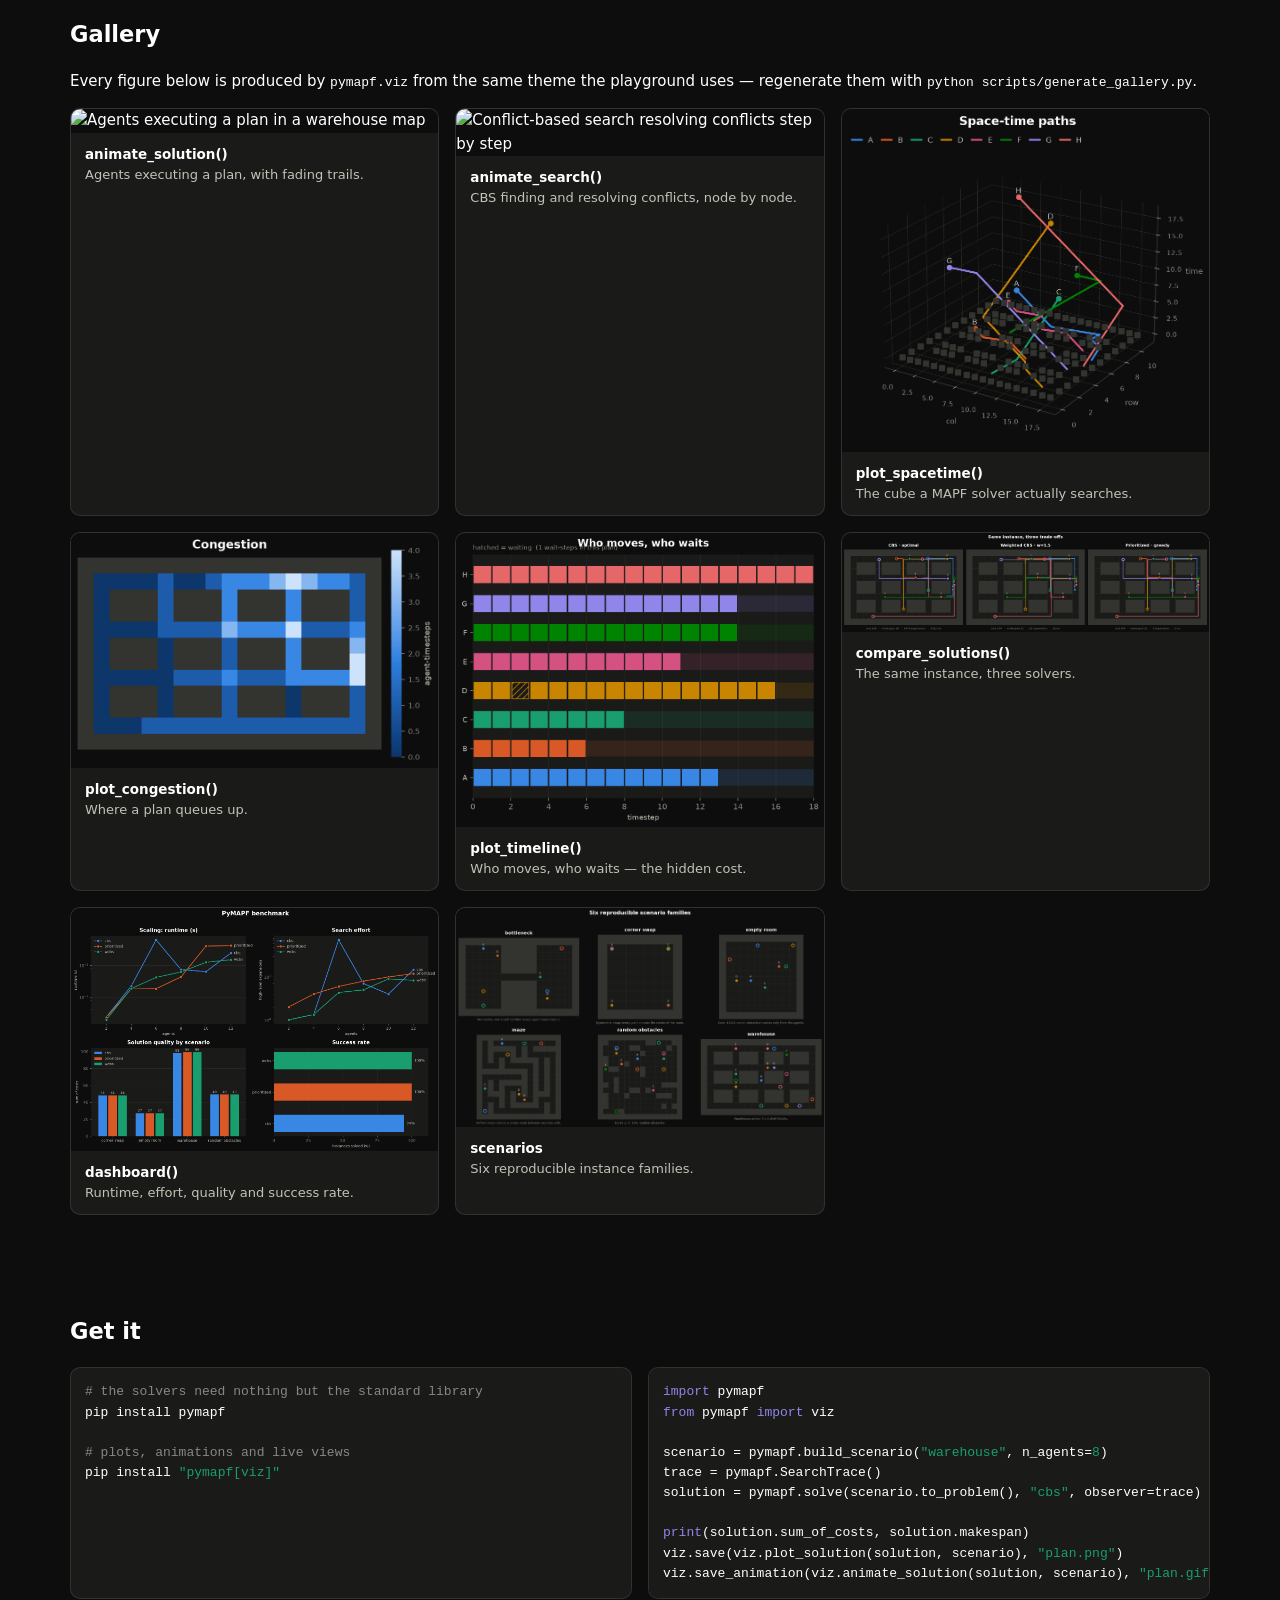
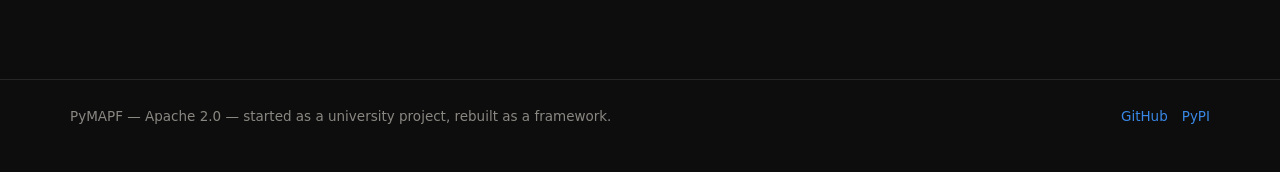
==== commit 65fa5321: "Fix eight defects found in review; add a narrated promo film Review of the formation and flocking wo" ====
--- a/docs/index.html
+++ b/docs/index.html
@@ -57,11 +57,12 @@
     <span class="pill"><strong>0</strong> runtime dependencies in the core</span>
     <span class="pill">every algorithm <strong>referenced</strong></span>
   </div>
-  <video class="promo" id="promo" controls muted playsinline preload="metadata"
+  <video class="promo" id="promo" controls playsinline preload="metadata"
          poster="assets/promo-poster.png">
     <source src="assets/pymapf-promo.mp4" type="video/mp4">
     Your browser cannot play the promo video; the gallery below shows the same figures.
   </video>
+  <p class="caption">Narrated. Every figure and number in it is measured while the film renders.</p>
 </div>
 
 <!-- ------------------------------------------------------- playground -->
--- a/docs/styles.css
+++ b/docs/styles.css
@@ -450,6 +450,13 @@
   display: block;
 }
 
+p.caption {
+  margin: 10px 0 0;
+  font-size: 13px;
+  color: var(--ink-2);
+  text-align: center;
+}
+
 /* ------------------------------------------------------------- footer --- */
 
 footer {
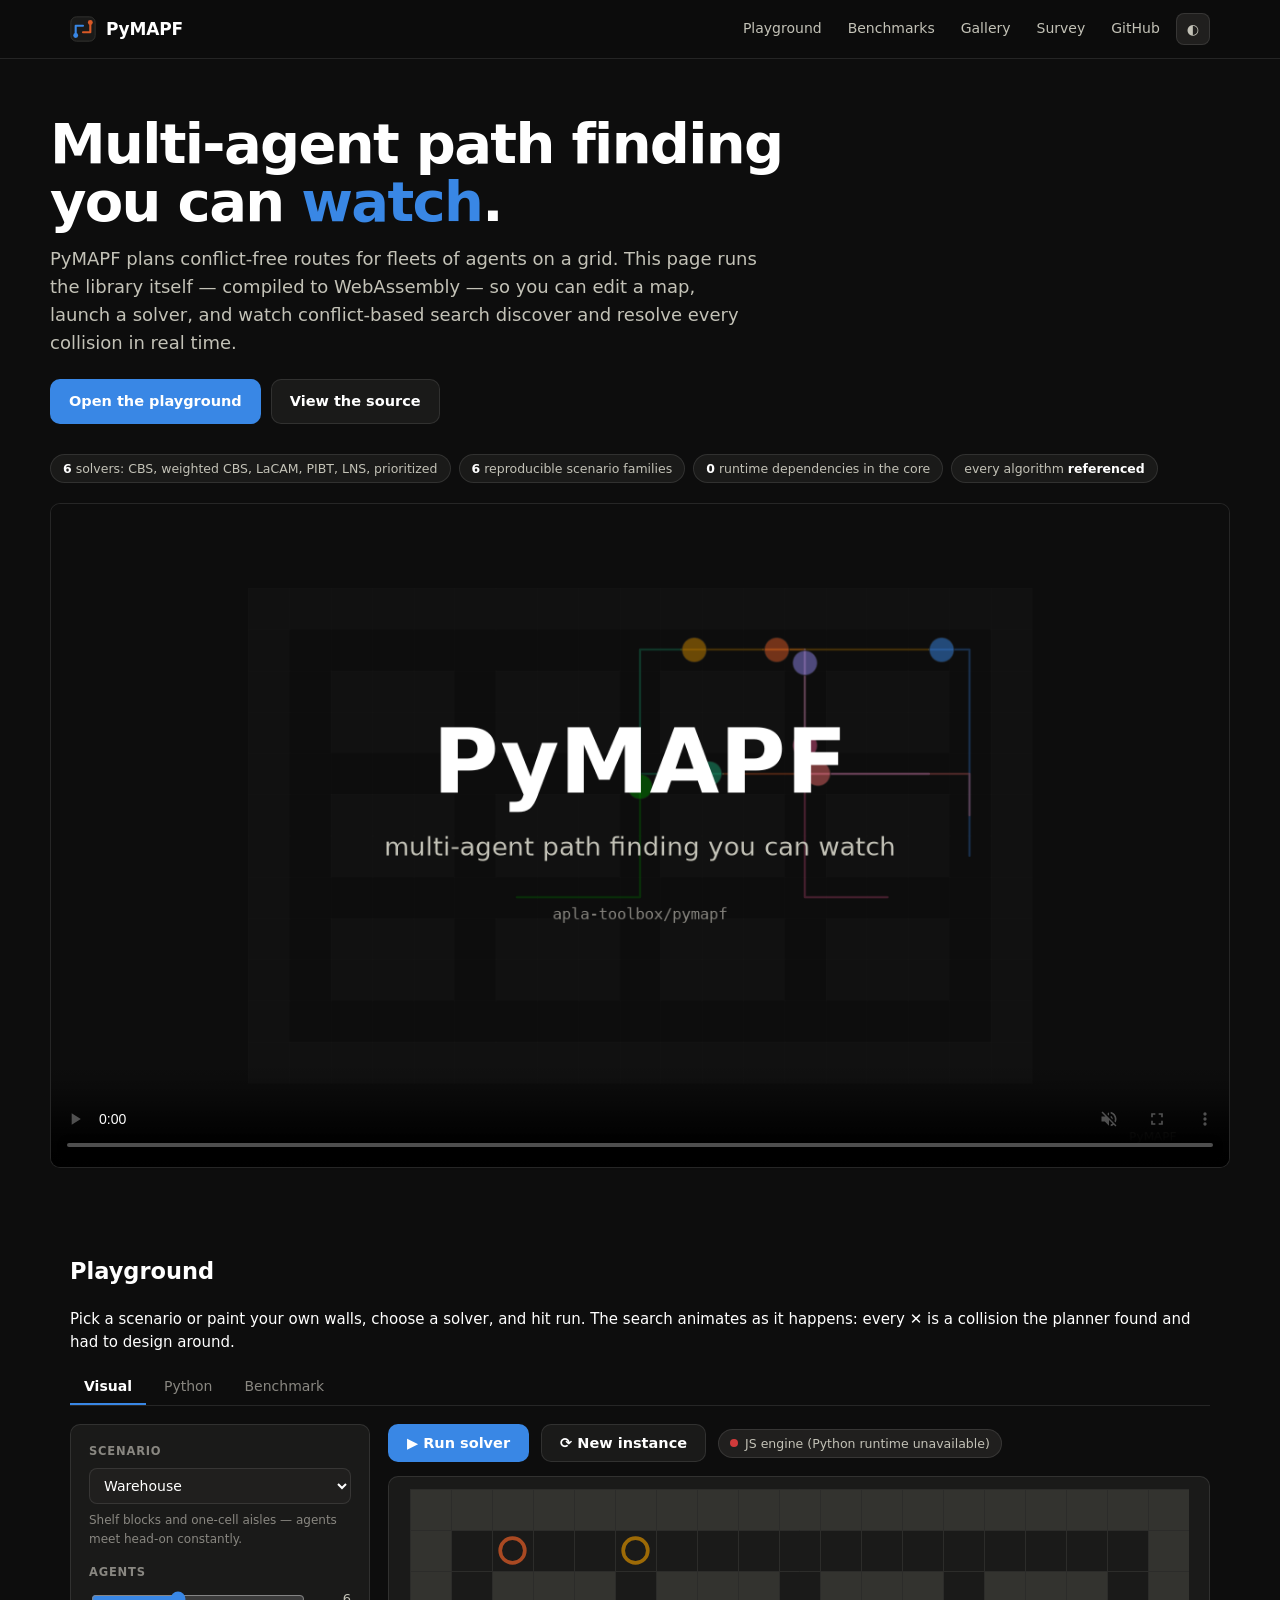
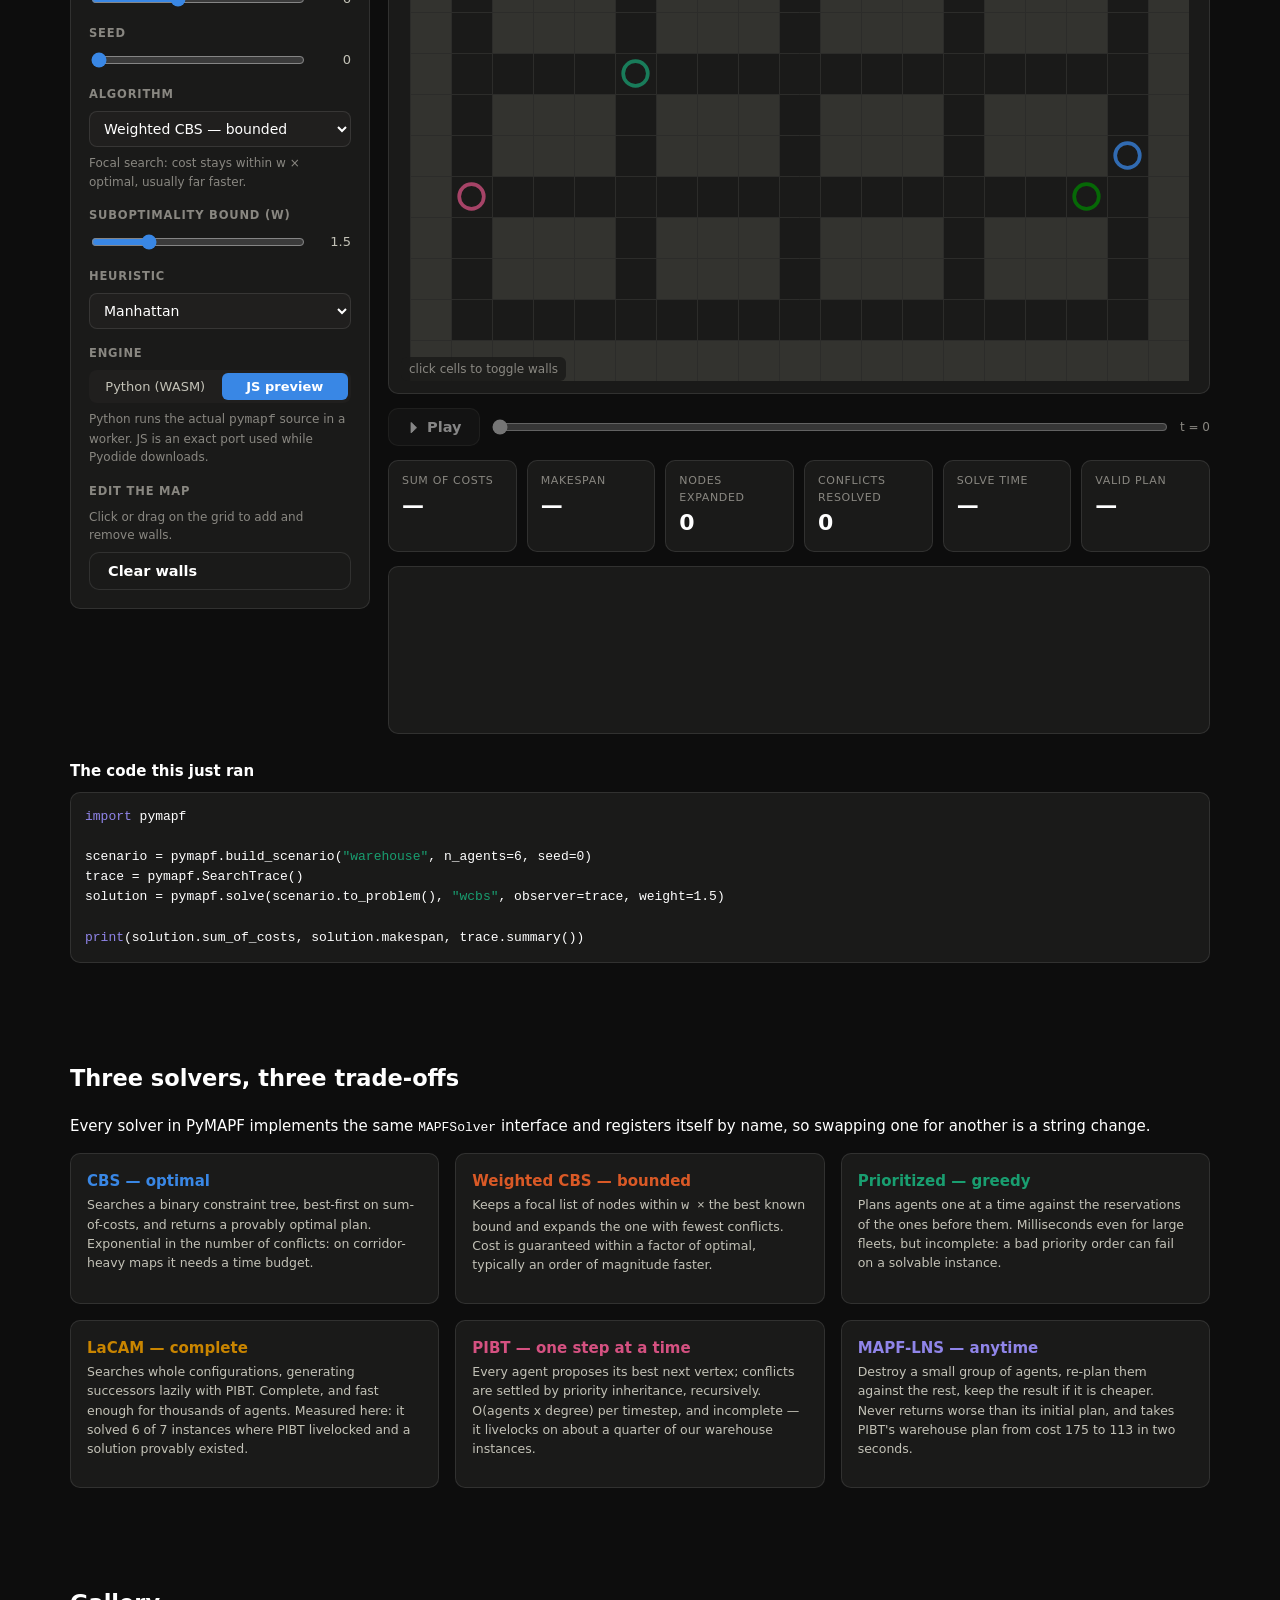
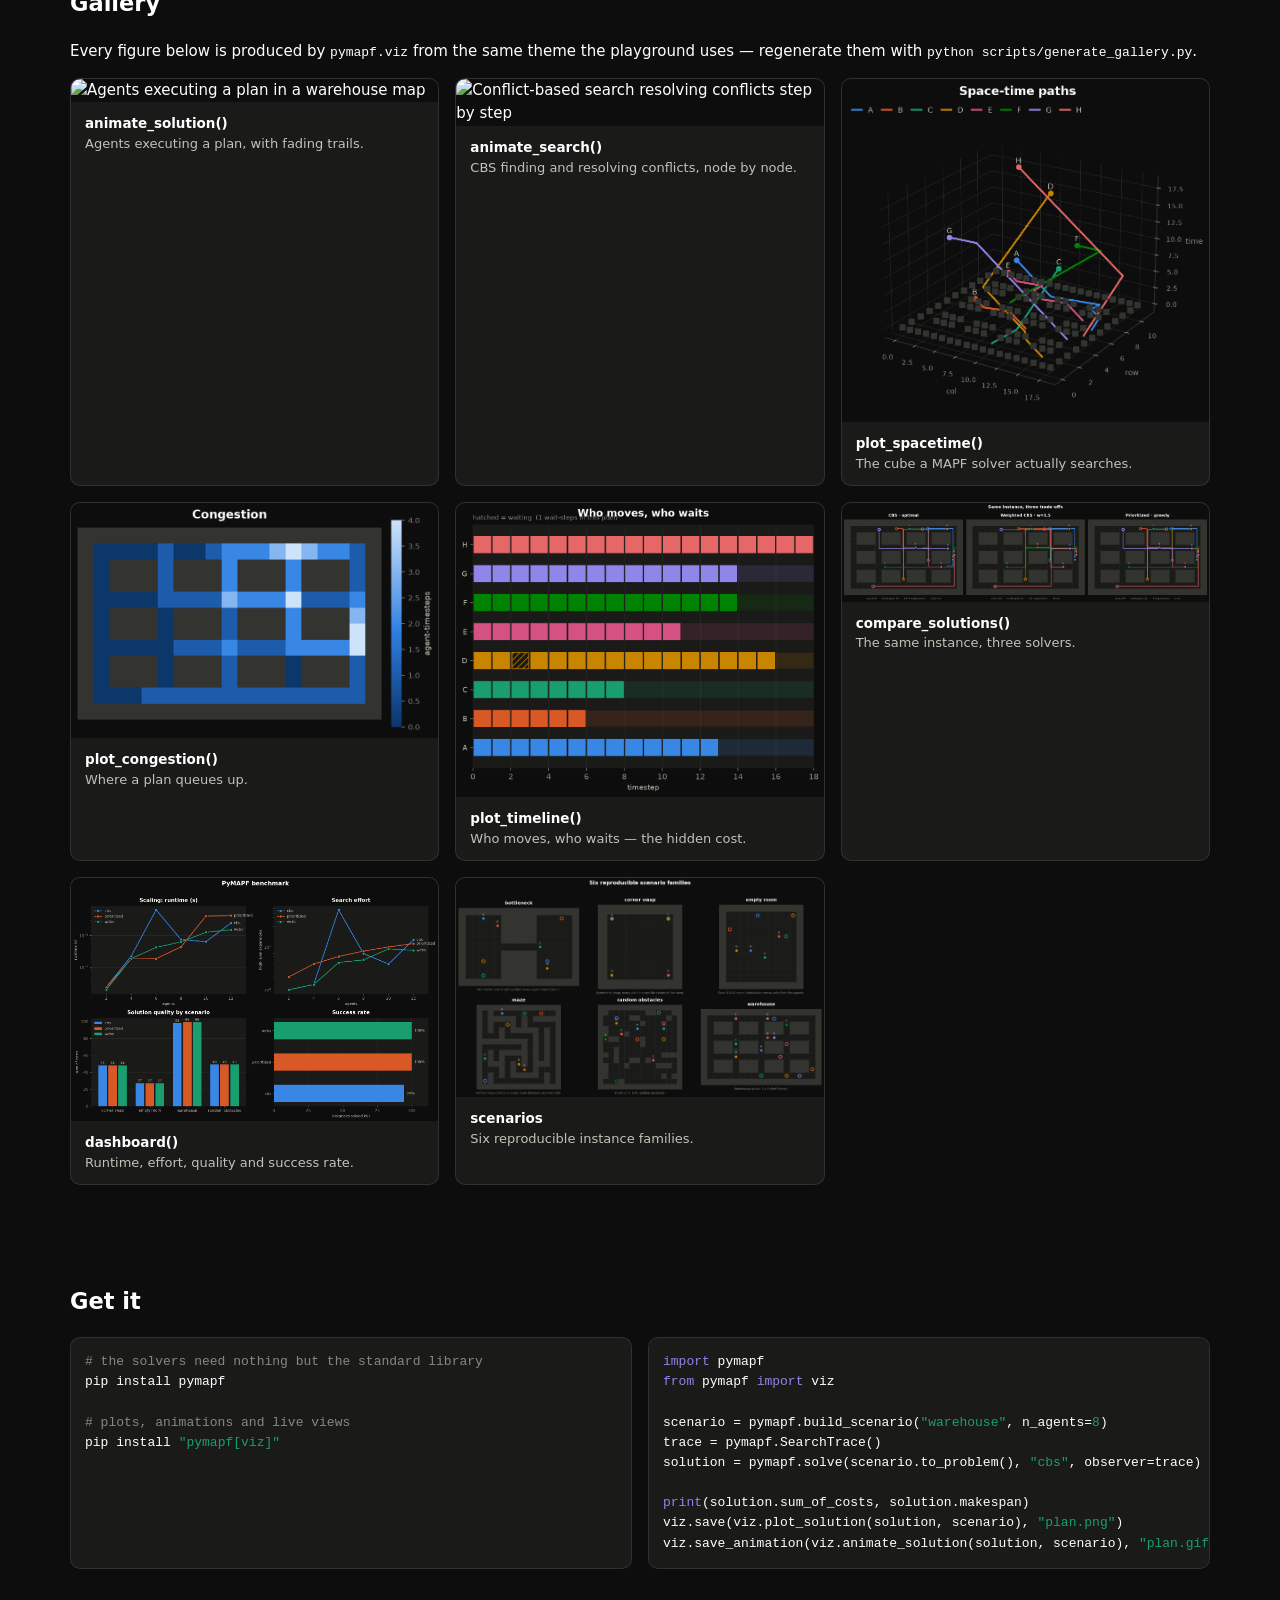
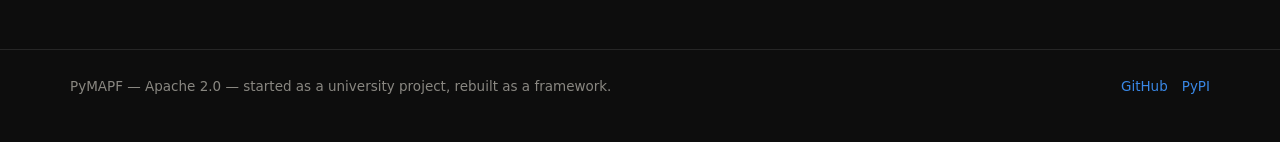
==== commit 809a993d: "Drop the promo voice-over; fix the last two shape-interface defects The narration went out entirely " ====
--- a/docs/index.html
+++ b/docs/index.html
@@ -57,12 +57,11 @@
     <span class="pill"><strong>0</strong> runtime dependencies in the core</span>
     <span class="pill">every algorithm <strong>referenced</strong></span>
   </div>
-  <video class="promo" id="promo" controls playsinline preload="metadata"
+  <video class="promo" id="promo" controls muted playsinline preload="metadata"
          poster="assets/promo-poster.png">
     <source src="assets/pymapf-promo.mp4" type="video/mp4">
     Your browser cannot play the promo video; the gallery below shows the same figures.
   </video>
-  <p class="caption">Narrated. Every figure and number in it is measured while the film renders.</p>
 </div>
 
 <!-- ------------------------------------------------------- playground -->
--- a/docs/styles.css
+++ b/docs/styles.css
@@ -450,13 +450,6 @@
   display: block;
 }
 
-p.caption {
-  margin: 10px 0 0;
-  font-size: 13px;
-  color: var(--ink-2);
-  text-align: center;
-}
-
 /* ------------------------------------------------------------- footer --- */
 
 footer {
